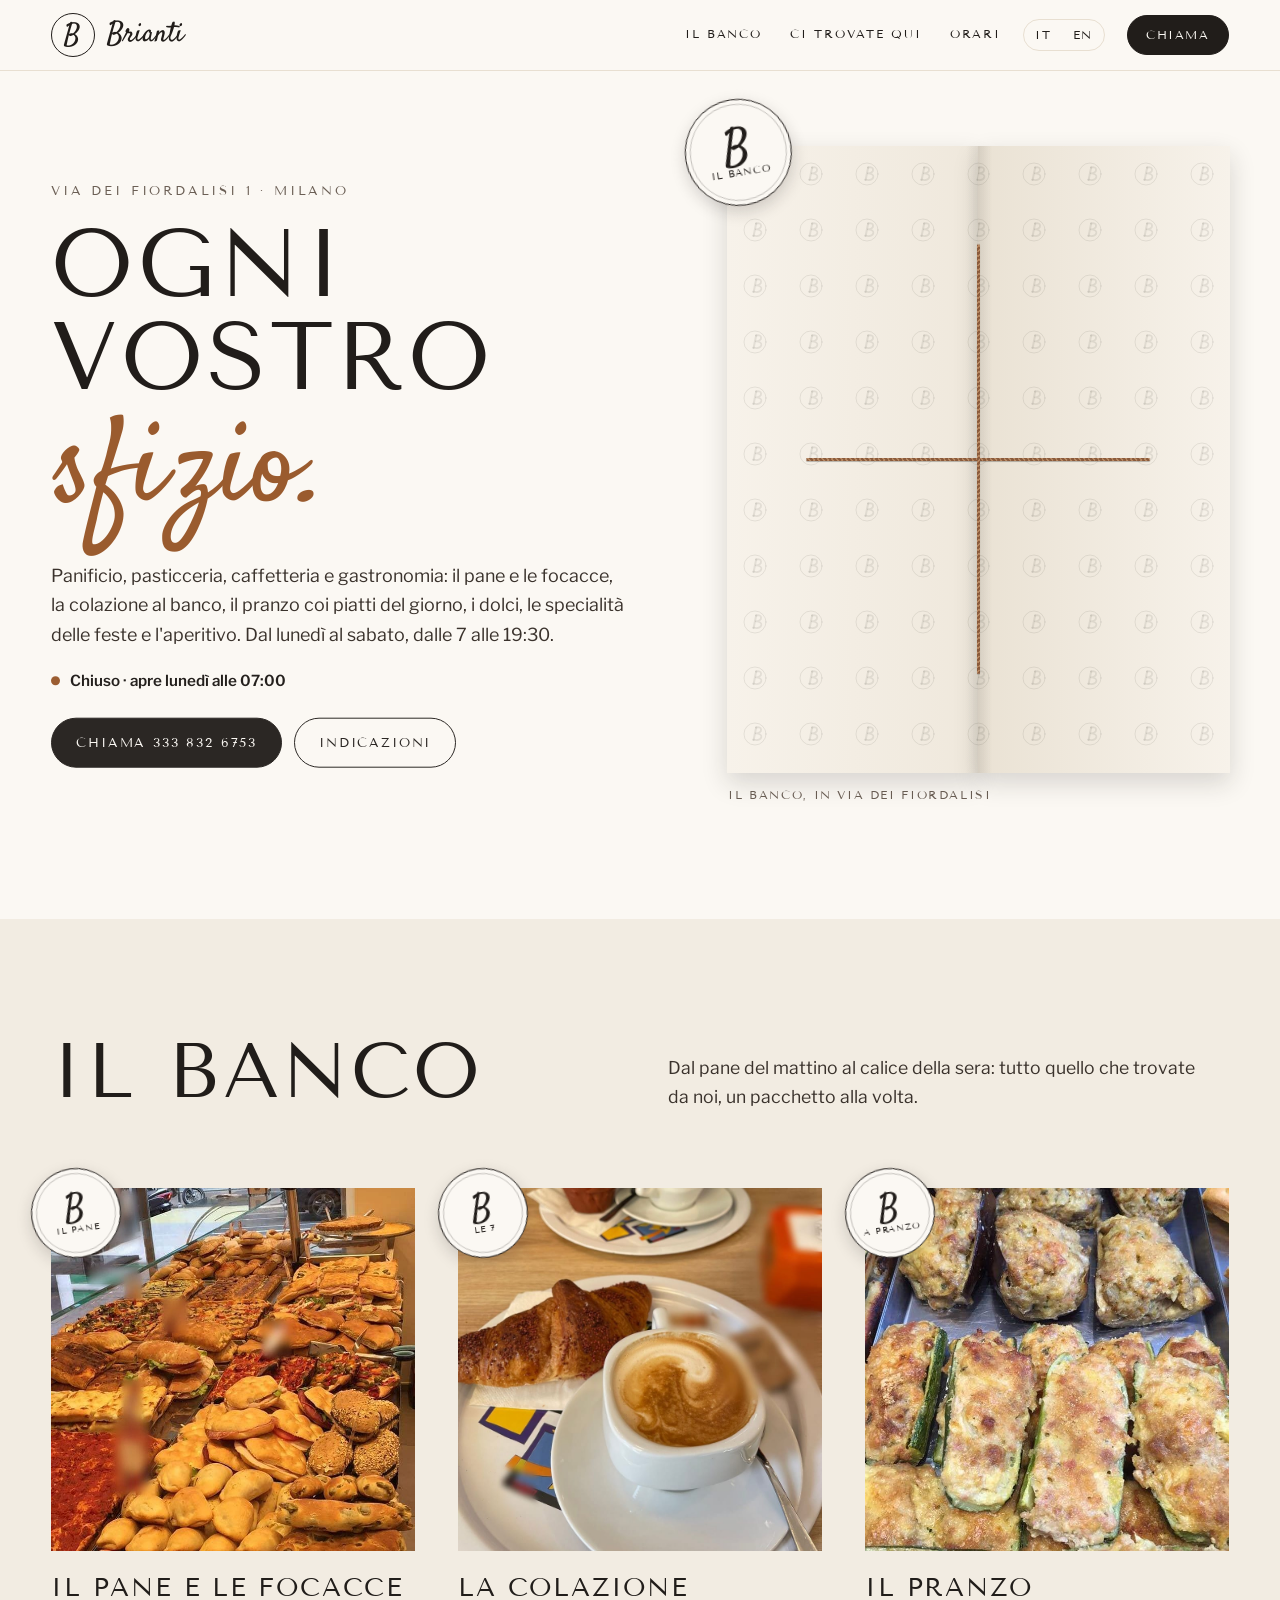
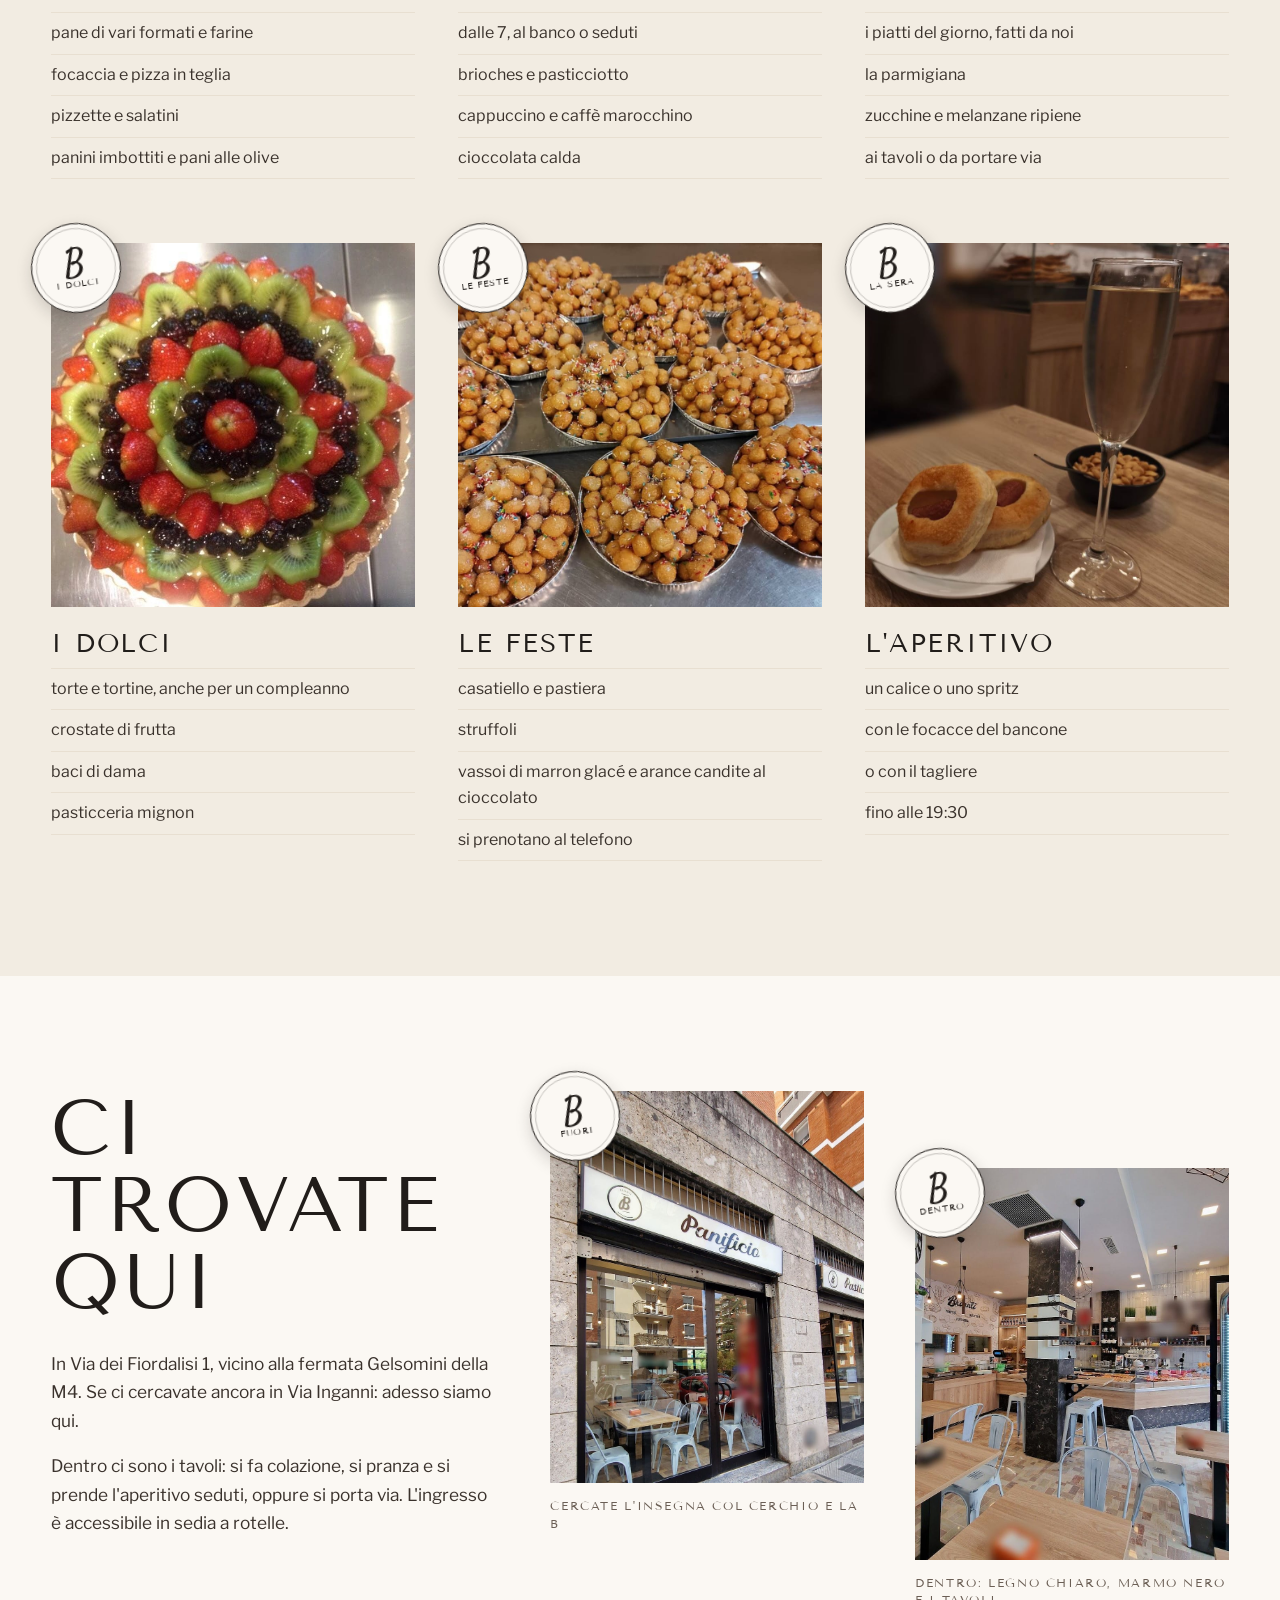
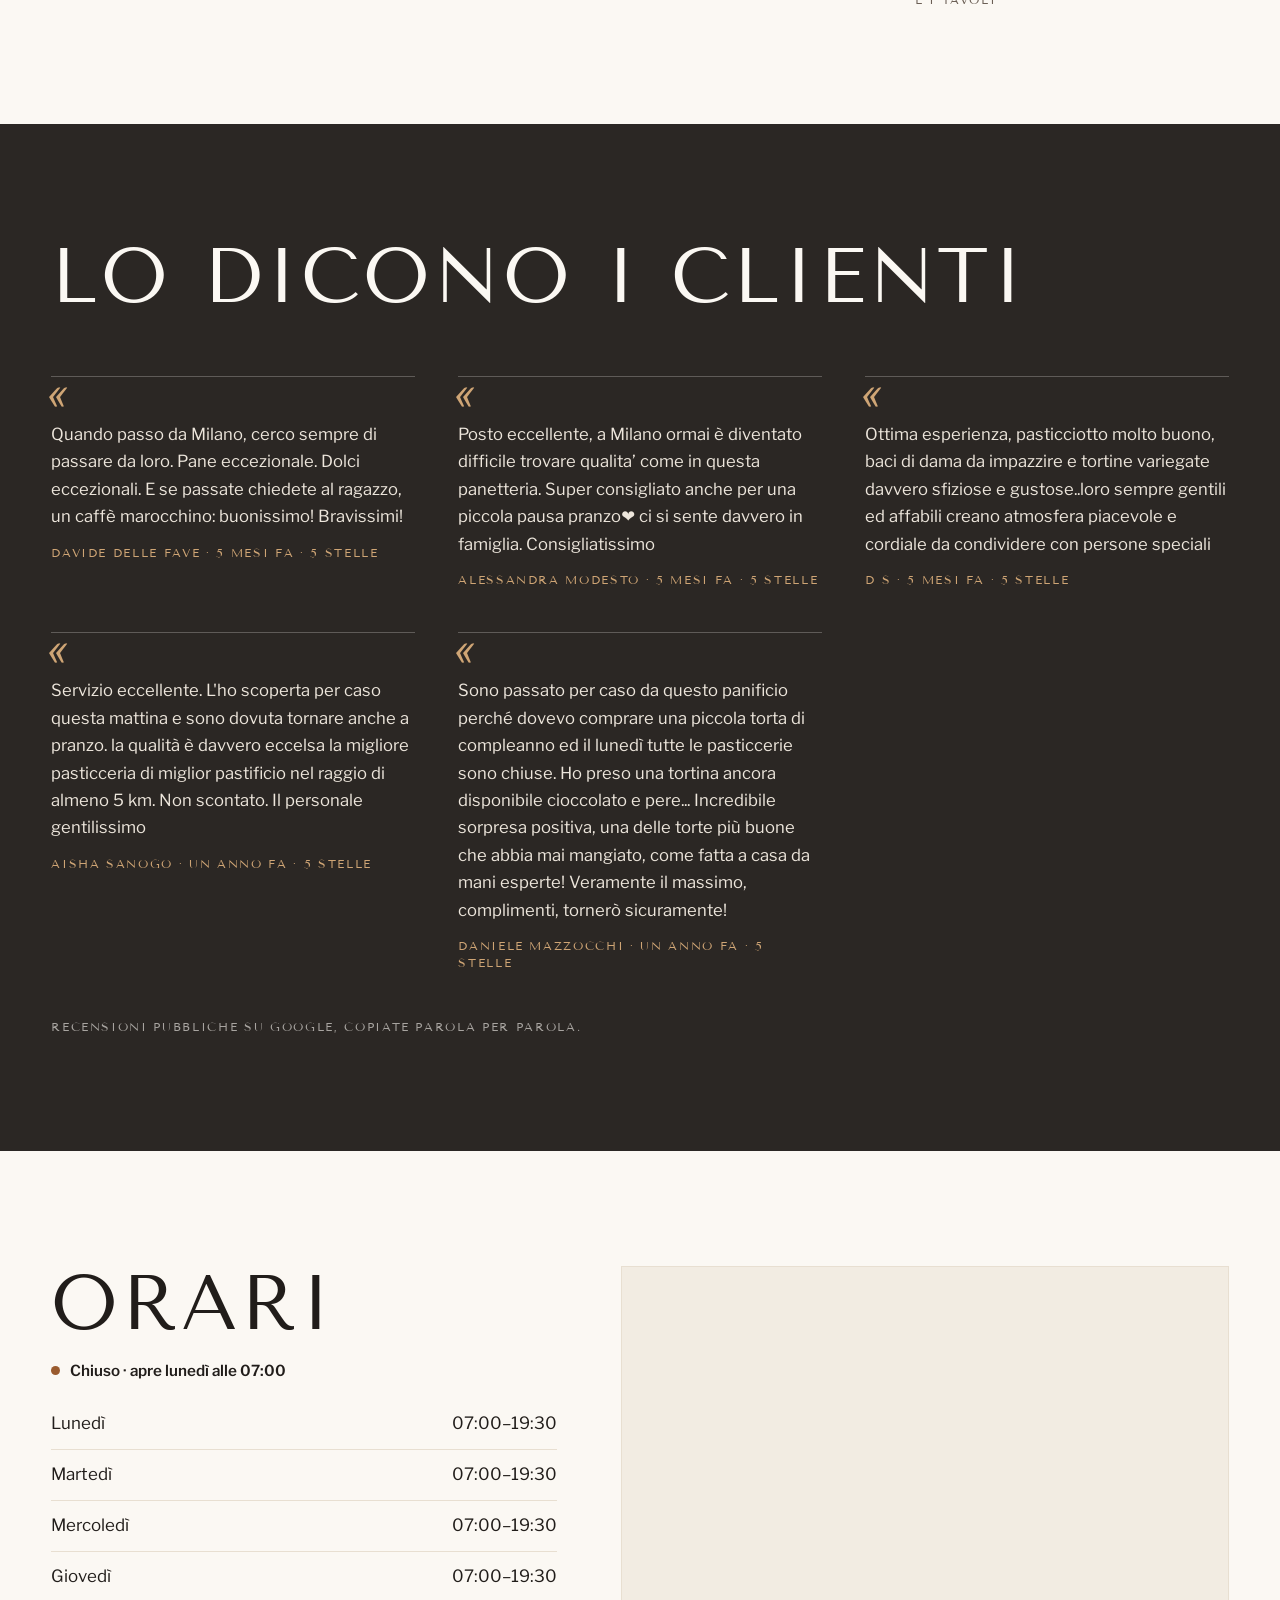
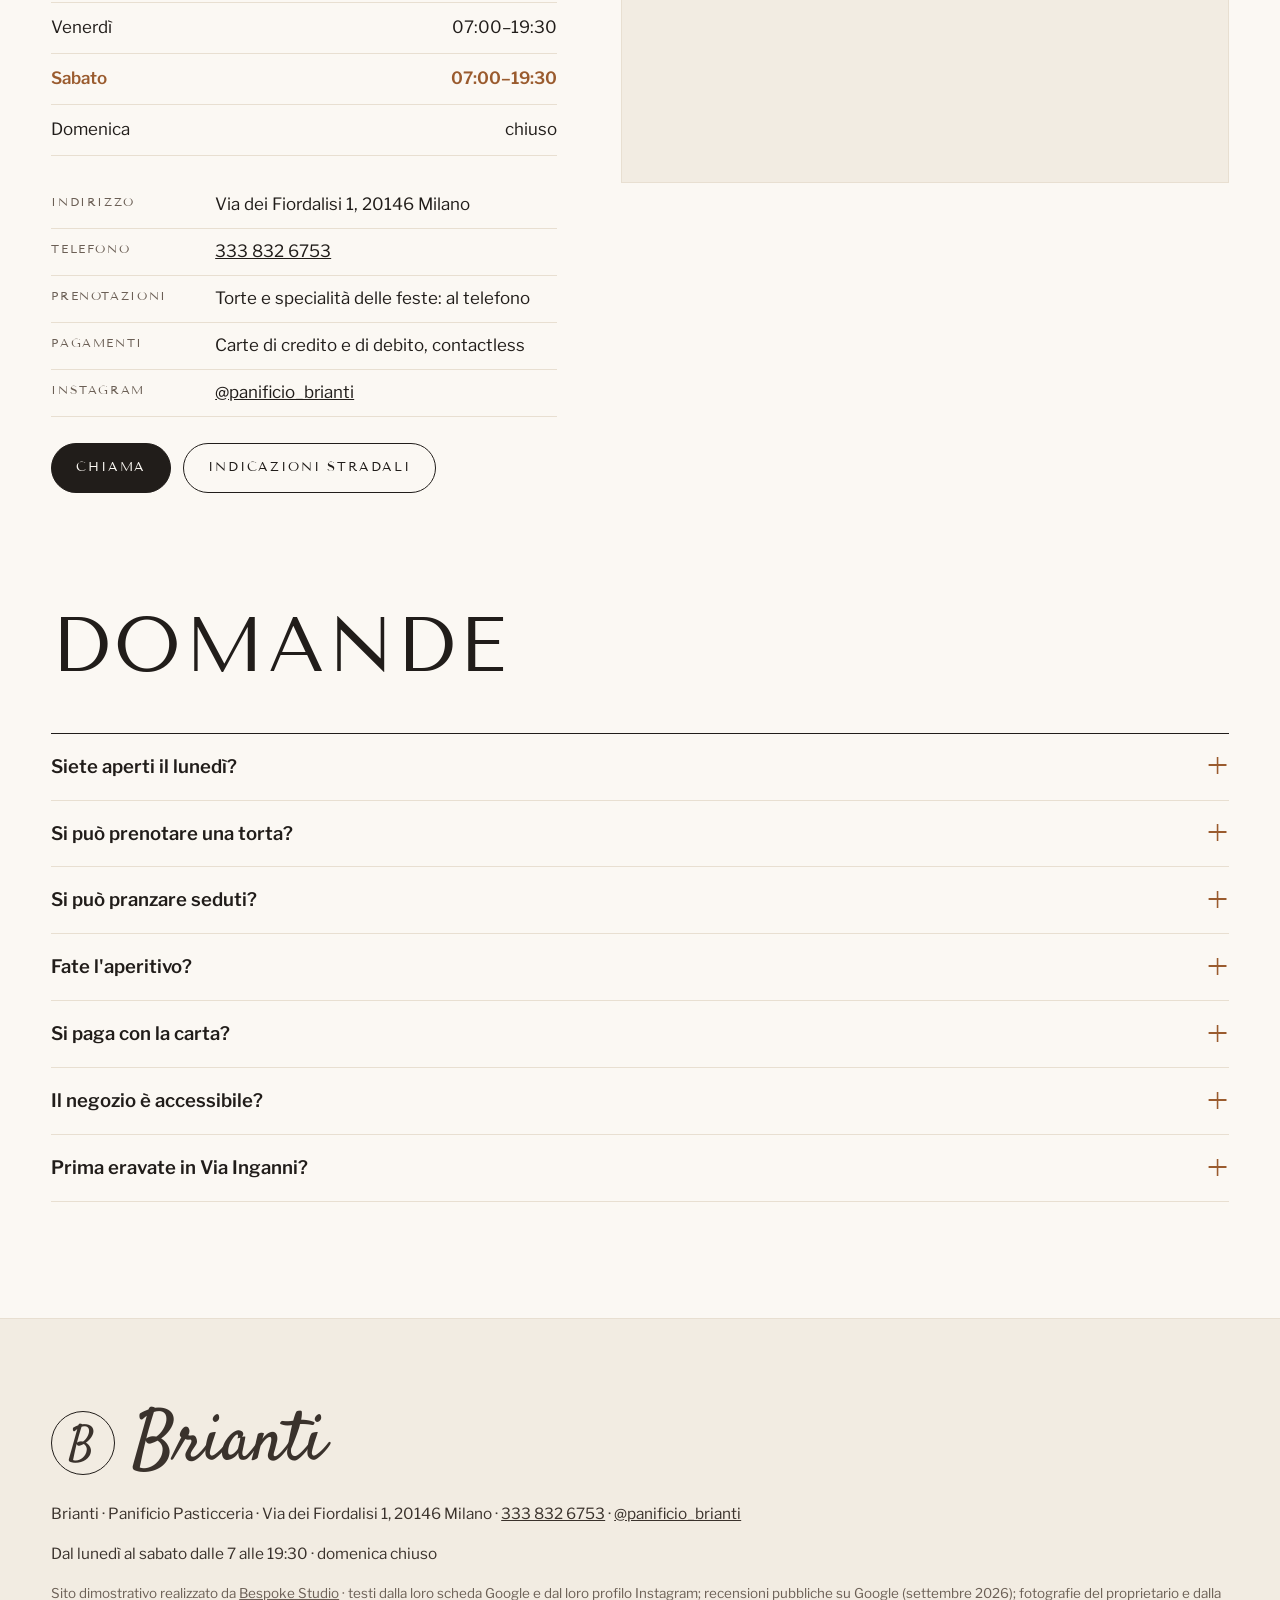
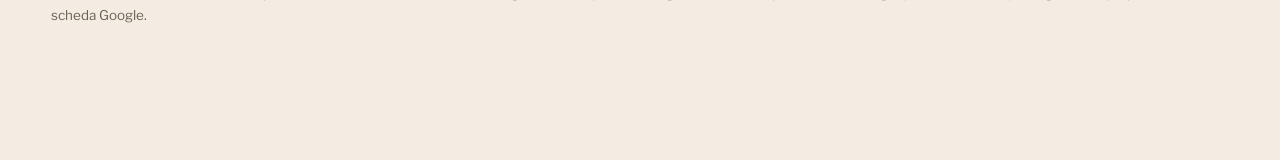
==== index.html @ daa63d81 "Brianti, panificio pasticceria in Via dei Fiordalisi 1 (#205) Sito vetrina: il banco in sei pacchett" ====
<!DOCTYPE html>
<html lang="it" class="no-js">
<head>
<meta charset="utf-8">
<meta name="viewport" content="width=device-width, initial-scale=1">
<script>document.documentElement.classList.remove('no-js')</script>
<title>Brianti — panificio pasticceria in Via dei Fiordalisi 1, Milano</title>
<meta name="description" content="Brianti, panificio, pasticceria, caffetteria e gastronomia in Via dei Fiordalisi 1 a Milano (Giambellino): pane e focacce, la colazione al banco, il pranzo coi piatti del giorno, i dolci, le specialità delle feste e l'aperitivo. Dal lunedì al sabato dalle 7 alle 19:30.">
<link rel="canonical" href="https://rotenzark.github.io/panificio-brianti/">
<meta property="og:type" content="website">
<meta property="og:title" content="Brianti — ogni vostro sfizio">
<meta property="og:description" content="Panificio, pasticceria, caffetteria e gastronomia in Via dei Fiordalisi 1, Milano. Dal lunedì al sabato, dalle 7 alle 19:30.">
<meta property="og:image" content="https://rotenzark.github.io/panificio-brianti/img/og.jpg">
<meta property="og:url" content="https://rotenzark.github.io/panificio-brianti/">
<meta property="og:locale" content="it_IT">
<meta name="twitter:card" content="summary_large_image">
<meta name="theme-color" content="#FBF8F3">
<link rel="icon" href="img/favicon.svg" type="image/svg+xml">
<link rel="icon" href="img/favicon-32.png" sizes="32x32" type="image/png">
<link rel="apple-touch-icon" href="img/apple-touch-icon.png">
<link rel="preconnect" href="https://fonts.googleapis.com">
<link rel="preconnect" href="https://fonts.gstatic.com" crossorigin>
<link href="https://fonts.googleapis.com/css2?family=Libre+Franklin:wght@400;600&family=Satisfy&family=Tenor+Sans&display=swap" rel="stylesheet">
<link rel="stylesheet" href="css/styles.css?v=1">
<script src="https://cdn.jsdelivr.net/npm/gsap@3.12.5/dist/gsap.min.js" defer></script>
<script src="https://cdn.jsdelivr.net/npm/gsap@3.12.5/dist/ScrollTrigger.min.js" defer></script>
<script src="js/main.js?v=1" defer></script>
<script type="application/ld+json">
{"@context":"https://schema.org","@type":"Bakery","name":"Brianti — Panificio Pasticceria","image":"https://rotenzark.github.io/panificio-brianti/img/og.jpg","url":"https://rotenzark.github.io/panificio-brianti/","telephone":"+393338326753","sameAs":["https://www.instagram.com/panificio_brianti/"],"servesCuisine":["Panetteria","Pasticceria","Caffetteria","Gastronomia"],"address":{"@type":"PostalAddress","streetAddress":"Via dei Fiordalisi 1","addressLocality":"Milano","postalCode":"20146","addressRegion":"MI","addressCountry":"IT"},"geo":{"@type":"GeoCoordinates","latitude":45.4504,"longitude":9.13695},"openingHoursSpecification":[{"@type":"OpeningHoursSpecification","dayOfWeek":["Monday","Tuesday","Wednesday","Thursday","Friday","Saturday"],"opens":"07:00","closes":"19:30"}]}
</script>
<script type="application/ld+json">
{"@context":"https://schema.org","@type":"FAQPage","mainEntity":[{"@type":"Question","name":"Siete aperti il lunedì?","acceptedAnswer":{"@type":"Answer","text":"Sì: dal lunedì al sabato, dalle 7 alle 19:30. La domenica siamo chiusi."}},{"@type":"Question","name":"Si può prenotare una torta?","acceptedAnswer":{"@type":"Answer","text":"Sì, al telefono: 333 832 6753. Anche le specialità delle feste."}},{"@type":"Question","name":"Si può pranzare seduti?","acceptedAnswer":{"@type":"Answer","text":"Sì: i piatti del giorno si mangiano ai tavoli oppure si portano via."}},{"@type":"Question","name":"Fate l'aperitivo?","acceptedAnswer":{"@type":"Answer","text":"Sì, fino alle 19:30: un calice o uno spritz con le focacce del bancone."}},{"@type":"Question","name":"Si paga con la carta?","acceptedAnswer":{"@type":"Answer","text":"Sì, carte di credito e di debito, anche contactless."}},{"@type":"Question","name":"Il negozio è accessibile?","acceptedAnswer":{"@type":"Answer","text":"Sì, l'ingresso è accessibile in sedia a rotelle."}},{"@type":"Question","name":"Prima eravate in Via Inganni?","acceptedAnswer":{"@type":"Answer","text":"Sì: adesso ci trovate in Via dei Fiordalisi 1."}}]}
</script>
</head>
<body>

<div id="intro" class="intro" aria-hidden="true">
  <div class="intro__in">
    <span class="marca marca--grande"><span class="marca__b">B</span></span>
    <p class="intro__nome">Brianti</p>
    <p class="intro__cosa" data-i18n="i.cosa">Panificio · Pasticceria · Caffetteria · Gastronomia</p>
  </div>
  <button id="introSkip" class="intro__salta" type="button" data-i18n="i.skip">Salta</button>
</div>

<header class="testata">
  <div class="testata__in">
    <a class="marchio" href="#apertura" aria-label="Brianti, torna all'inizio" data-i18n-aria="m.top">
      <span class="marca"><span class="marca__b">B</span></span>
      <span class="marchio__n">Brianti</span>
    </a>
    <nav id="mainNav" aria-label="Sezioni" data-i18n-aria="m.nav">
      <a href="#banco" data-i18n="n.banco">Il banco</a>
      <a href="#qui" data-i18n="n.qui">Ci trovate qui</a>
      <a href="#dove" data-i18n="n.dove">Orari</a>
    </nav>
    <div class="lingue" role="group" aria-label="Lingua" data-i18n-aria="m.lingua">
      <button type="button" data-lang="it" aria-pressed="true">IT</button>
      <button type="button" data-lang="en" aria-pressed="false">EN</button>
    </div>
    <a class="btn btn--pieno btn--piccolo testata__chiama" href="tel:+393338326753" data-i18n="n.chiama">Chiama</a>
    <button id="burger" type="button" aria-label="Apri il menu" aria-controls="drawer" aria-expanded="false" data-i18n-aria="m.menu"><span></span><span></span><span></span></button>
  </div>
  <div id="drawer" hidden>
    <a href="#banco" data-i18n="n.banco">Il banco</a>
    <a href="#qui" data-i18n="n.qui">Ci trovate qui</a>
    <a href="#recensioni" data-i18n="n.rec">Recensioni</a>
    <a href="#dove" data-i18n="n.dove">Orari</a>
    <a class="drawer__chiama" href="tel:+393338326753" data-i18n="n.chiama2">Chiama 333 832 6753</a>
  </div>
</header>

<main id="contenuto">

  <section id="apertura" class="apertura" aria-labelledby="aperturaTitolo">
    <div class="dentro apertura__griglia">
      <div class="apertura__testo">
        <p class="eti" data-i18n="h.eti">Via dei Fiordalisi 1 · Milano</p>
        <h1 class="apertura__t" id="aperturaTitolo" data-i18n="h.t">Ogni vostro <span class="corsivo">sfizio.</span></h1>
        <p class="apertura__p" data-i18n="h.p">Panificio, pasticceria, caffetteria e gastronomia: il pane e le focacce, la colazione al banco, il pranzo coi piatti del giorno, i dolci, le specialità delle feste e l'aperitivo. Dal lunedì al sabato, dalle 7 alle 19:30.</p>
        <p class="stato"><span id="orarioStato" aria-live="polite"></span></p>
        <div class="azioni">
          <a class="btn btn--pieno" href="tel:+393338326753" data-i18n="h.chiama">Chiama 333 832 6753</a>
          <a class="btn btn--linea" href="https://www.google.com/maps/search/?api=1&amp;query=Panificio+Brianti+Via+dei+Fiordalisi+1+Milano" target="_blank" rel="noopener" data-i18n="h.strada">Indicazioni</a>
        </div>
      </div>
      <figure class="pacchetto pacchetto--grande">
        <div class="pacco" data-pacco>
          <button class="shot pacco__foto" type="button" data-full="img/bancone.jpg" aria-label="Ingrandisci la foto del banco" data-i18n-aria="h.fz"><img src="img/bancone.jpg" alt="Il banco di vetro di Brianti con le teglie di pizza e di focaccia, e dietro la macchina del caffè" data-i18n-alt="h.fa" width="900" height="1125"></button>
          <span class="pacco__lembo pacco__lembo--sx" aria-hidden="true"></span><span class="pacco__lembo pacco__lembo--dx" aria-hidden="true"></span>
          <span class="pacco__spago" aria-hidden="true"><i></i><i></i></span>
          <span class="bollino" aria-hidden="true"><span class="bollino__b">B</span><span class="bollino__t" data-i18n="h.boll">il banco</span></span>
        </div>
        <figcaption data-i18n="h.ff">Il banco, in Via dei Fiordalisi</figcaption>
      </figure>
    </div>
  </section>

  <section id="banco" class="banco" aria-labelledby="bancoTitolo">
    <div class="dentro">
      <header class="banco__testa">
        <h2 class="titolo" id="bancoTitolo" data-i18n="b.t">Il banco</h2>
        <p class="banco__sotto" data-i18n="b.sotto">Dal pane del mattino al calice della sera: tutto quello che trovate da noi, un pacchetto alla volta.</p>
      </header>
      <div class="pacchetti">
        <article class="pacchetto" id="pane">
          <div class="pacco" data-pacco>
            <button class="shot pacco__foto" type="button" data-full="img/pane.jpg" aria-label="Ingrandisci la foto del pane e delle focacce" data-i18n-aria="p1.z"><img src="img/pane.jpg" alt="Il banco pieno di focacce, pizze in teglia, panini imbottiti e pani alle olive" data-i18n-alt="p1.a" width="720" height="720"></button>
            <span class="pacco__lembo pacco__lembo--sx" aria-hidden="true"></span><span class="pacco__lembo pacco__lembo--dx" aria-hidden="true"></span>
            <span class="pacco__spago" aria-hidden="true"><i></i><i></i></span>
            <span class="bollino" aria-hidden="true"><span class="bollino__b">B</span><span class="bollino__t" data-i18n="p1.b">il pane</span></span>
          </div>
          <h3 class="pacchetto__t" data-i18n="p1.t">Il pane e le focacce</h3>
          <ul class="cosa">
            <li data-i18n="p1.l1">pane di vari formati e farine</li>
            <li data-i18n="p1.l2">focaccia e pizza in teglia</li>
            <li data-i18n="p1.l3">pizzette e salatini</li>
            <li data-i18n="p1.l4">panini imbottiti e pani alle olive</li>
          </ul>
        </article>
        <article class="pacchetto" id="colazione">
          <div class="pacco" data-pacco>
            <button class="shot pacco__foto" type="button" data-full="img/colazione.jpg" aria-label="Ingrandisci la foto della colazione" data-i18n-aria="p2.z"><img src="img/colazione.jpg" alt="Un cappuccino con la schiuma a spirale e un cornetto con la granella su un vassoio" data-i18n-alt="p2.a" width="900" height="900"></button>
            <span class="pacco__lembo pacco__lembo--sx" aria-hidden="true"></span><span class="pacco__lembo pacco__lembo--dx" aria-hidden="true"></span>
            <span class="pacco__spago" aria-hidden="true"><i></i><i></i></span>
            <span class="bollino" aria-hidden="true"><span class="bollino__b">B</span><span class="bollino__t" data-i18n="p2.b">le 7</span></span>
          </div>
          <h3 class="pacchetto__t" data-i18n="p2.t">La colazione</h3>
          <ul class="cosa">
            <li data-i18n="p2.l1">dalle 7, al banco o seduti</li>
            <li data-i18n="p2.l2">brioches e pasticciotto</li>
            <li data-i18n="p2.l3">cappuccino e caffè marocchino</li>
            <li data-i18n="p2.l4">cioccolata calda</li>
          </ul>
        </article>
        <article class="pacchetto" id="pranzo">
          <div class="pacco" data-pacco>
            <button class="shot pacco__foto" type="button" data-full="img/pranzo.jpg" aria-label="Ingrandisci la foto del pranzo" data-i18n-aria="p3.z"><img src="img/pranzo.jpg" alt="Zucchine e melanzane ripiene e gratinate in teglia" data-i18n-alt="p3.a" width="720" height="720"></button>
            <span class="pacco__lembo pacco__lembo--sx" aria-hidden="true"></span><span class="pacco__lembo pacco__lembo--dx" aria-hidden="true"></span>
            <span class="pacco__spago" aria-hidden="true"><i></i><i></i></span>
            <span class="bollino" aria-hidden="true"><span class="bollino__b">B</span><span class="bollino__t" data-i18n="p3.b">a pranzo</span></span>
          </div>
          <h3 class="pacchetto__t" data-i18n="p3.t">Il pranzo</h3>
          <ul class="cosa">
            <li data-i18n="p3.l1">i piatti del giorno, fatti da noi</li>
            <li data-i18n="p3.l2">la parmigiana</li>
            <li data-i18n="p3.l3">zucchine e melanzane ripiene</li>
            <li data-i18n="p3.l4">ai tavoli o da portare via</li>
          </ul>
        </article>
        <article class="pacchetto" id="dolci">
          <div class="pacco" data-pacco>
            <button class="shot pacco__foto" type="button" data-full="img/dolci.jpg" aria-label="Ingrandisci la foto della crostata" data-i18n-aria="p4.z"><img src="img/dolci.jpg" alt="Una crostata di frutta con fragole, kiwi e more disposte a cerchi" data-i18n-alt="p4.a" width="640" height="640"></button>
            <span class="pacco__lembo pacco__lembo--sx" aria-hidden="true"></span><span class="pacco__lembo pacco__lembo--dx" aria-hidden="true"></span>
            <span class="pacco__spago" aria-hidden="true"><i></i><i></i></span>
            <span class="bollino" aria-hidden="true"><span class="bollino__b">B</span><span class="bollino__t" data-i18n="p4.b">i dolci</span></span>
          </div>
          <h3 class="pacchetto__t" data-i18n="p4.t">I dolci</h3>
          <ul class="cosa">
            <li data-i18n="p4.l1">torte e tortine, anche per un compleanno</li>
            <li data-i18n="p4.l2">crostate di frutta</li>
            <li data-i18n="p4.l3">baci di dama</li>
            <li data-i18n="p4.l4">pasticceria mignon</li>
          </ul>
        </article>
        <article class="pacchetto" id="feste">
          <div class="pacco" data-pacco>
            <button class="shot pacco__foto" type="button" data-full="img/feste.jpg" aria-label="Ingrandisci la foto degli struffoli" data-i18n-aria="p5.z"><img src="img/feste.jpg" alt="Vassoi di struffoli coi confettini colorati" data-i18n-alt="p5.a" width="900" height="900"></button>
            <span class="pacco__lembo pacco__lembo--sx" aria-hidden="true"></span><span class="pacco__lembo pacco__lembo--dx" aria-hidden="true"></span>
            <span class="pacco__spago" aria-hidden="true"><i></i><i></i></span>
            <span class="bollino" aria-hidden="true"><span class="bollino__b">B</span><span class="bollino__t" data-i18n="p5.b">le feste</span></span>
          </div>
          <h3 class="pacchetto__t" data-i18n="p5.t">Le feste</h3>
          <ul class="cosa">
            <li data-i18n="p5.l1">casatiello e pastiera</li>
            <li data-i18n="p5.l2">struffoli</li>
            <li data-i18n="p5.l3">vassoi di marron glacé e arance candite al cioccolato</li>
            <li data-i18n="p5.l4">si prenotano al telefono</li>
          </ul>
        </article>
        <article class="pacchetto" id="aperitivo">
          <div class="pacco" data-pacco>
            <button class="shot pacco__foto" type="button" data-full="img/aperitivo.jpg" aria-label="Ingrandisci la foto dell'aperitivo" data-i18n-aria="p6.z"><img src="img/aperitivo.jpg" alt="Un flûte, due dolcetti di sfoglia alla marmellata su un piattino e una ciotola di arachidi sul tavolo di legno" data-i18n-alt="p6.a" width="900" height="900"></button>
            <span class="pacco__lembo pacco__lembo--sx" aria-hidden="true"></span><span class="pacco__lembo pacco__lembo--dx" aria-hidden="true"></span>
            <span class="pacco__spago" aria-hidden="true"><i></i><i></i></span>
            <span class="bollino" aria-hidden="true"><span class="bollino__b">B</span><span class="bollino__t" data-i18n="p6.b">la sera</span></span>
          </div>
          <h3 class="pacchetto__t" data-i18n="p6.t">L'aperitivo</h3>
          <ul class="cosa">
            <li data-i18n="p6.l1">un calice o uno spritz</li>
            <li data-i18n="p6.l2">con le focacce del bancone</li>
            <li data-i18n="p6.l3">o con il tagliere</li>
            <li data-i18n="p6.l4">fino alle 19:30</li>
          </ul>
        </article>
      </div>
    </div>
  </section>

  <section id="qui" class="qui" aria-labelledby="quiTitolo">
    <div class="dentro qui__griglia">
      <div class="qui__testo">
        <h2 class="titolo" id="quiTitolo" data-i18n="q0.t">Ci trovate qui</h2>
        <p data-i18n="q0.p1">In Via dei Fiordalisi 1, vicino alla fermata Gelsomini della M4. Se ci cercavate ancora in Via Inganni: adesso siamo qui.</p>
        <p data-i18n="q0.p2">Dentro ci sono i tavoli: si fa colazione, si pranza e si prende l'aperitivo seduti, oppure si porta via. L'ingresso è accessibile in sedia a rotelle.</p>
      </div>
      <figure class="pacchetto pacchetto--qui">
        <div class="pacco" data-pacco>
          <button class="shot pacco__foto" type="button" data-full="img/facciata.jpg" aria-label="Ingrandisci la foto della facciata" data-i18n-aria="q0.fz"><img src="img/facciata.jpg" alt="L'insegna bianca col logo Brianti e la scritta Panificio sopra la vetrina, sulla facciata di pietra grigia" data-i18n-alt="q0.fa" width="900" height="1125"></button>
          <span class="pacco__lembo pacco__lembo--sx" aria-hidden="true"></span><span class="pacco__lembo pacco__lembo--dx" aria-hidden="true"></span>
          <span class="pacco__spago" aria-hidden="true"><i></i><i></i></span>
          <span class="bollino" aria-hidden="true"><span class="bollino__b">B</span><span class="bollino__t" data-i18n="q0.b">fuori</span></span>
        </div>
        <figcaption data-i18n="q0.ff">Cercate l'insegna col cerchio e la B</figcaption>
      </figure>
      <figure class="pacchetto pacchetto--qui">
        <div class="pacco" data-pacco>
          <button class="shot pacco__foto" type="button" data-full="img/interno.jpg" aria-label="Ingrandisci la foto dell'interno" data-i18n-aria="q0.iz"><img src="img/interno.jpg" alt="La sala con la colonna di marmo nero, i tavoli di legno chiaro, le sedie di metallo e la parete con la scritta Brianti" data-i18n-alt="q0.ia" width="900" height="1125"></button>
          <span class="pacco__lembo pacco__lembo--sx" aria-hidden="true"></span><span class="pacco__lembo pacco__lembo--dx" aria-hidden="true"></span>
          <span class="pacco__spago" aria-hidden="true"><i></i><i></i></span>
          <span class="bollino" aria-hidden="true"><span class="bollino__b">B</span><span class="bollino__t" data-i18n="q0.ib">dentro</span></span>
        </div>
        <figcaption data-i18n="q0.if">Dentro: legno chiaro, marmo nero e i tavoli</figcaption>
      </figure>
    </div>
  </section>

  <section id="recensioni" class="note" aria-labelledby="noteTitolo">
    <div class="dentro">
      <h2 class="titolo" id="noteTitolo" data-i18n="r.t">Lo dicono i clienti</h2>
      <ul class="recensioni">
        <li class="rec reveal"><p data-i18n="rc.1">Quando passo da Milano, cerco sempre di passare da loro. Pane eccezionale. Dolci eccezionali. E se passate chiedete al ragazzo, un caffè marocchino: buonissimo! Bravissimi!</p><footer data-i18n="rc.f1">Davide Delle Fave · 5 mesi fa · 5 stelle</footer></li>
        <li class="rec reveal"><p data-i18n="rc.2">Posto eccellente, a Milano ormai è diventato difficile trovare qualita’ come in questa panetteria. Super consigliato anche per una piccola pausa pranzo❤️ ci si sente davvero in famiglia. Consigliatissimo</p><footer data-i18n="rc.f2">Alessandra Modesto · 5 mesi fa · 5 stelle</footer></li>
        <li class="rec reveal"><p data-i18n="rc.3">Ottima esperienza, pasticciotto molto buono, baci di dama da impazzire e tortine variegate davvero sfiziose e gustose..loro sempre gentili ed affabili creano atmosfera piacevole e cordiale da condividere con persone speciali</p><footer data-i18n="rc.f3">D S · 5 mesi fa · 5 stelle</footer></li>
        <li class="rec reveal"><p data-i18n="rc.4">Servizio eccellente. L'ho scoperta per caso questa mattina e sono dovuta tornare anche a pranzo. la qualità è davvero eccelsa la migliore pasticceria di miglior pastificio nel raggio di almeno 5 km. Non scontato. Il personale gentilissimo</p><footer data-i18n="rc.f4">Aisha Sanogo · un anno fa · 5 stelle</footer></li>
        <li class="rec reveal"><p data-i18n="rc.5">Sono passato per caso da questo panificio perché dovevo comprare una piccola torta di compleanno ed il lunedì tutte le pasticcerie sono chiuse. Ho preso una tortina ancora disponibile cioccolato e pere... Incredibile sorpresa positiva, una delle torte più buone che abbia mai mangiato, come fatta a casa da mani esperte! Veramente il massimo, complimenti, tornerò sicuramente!</p><footer data-i18n="rc.f5">Daniele Mazzocchi · un anno fa · 5 stelle</footer></li>
      </ul>
      <p class="note__piede" data-i18n="r.piede">Recensioni pubbliche su Google, copiate parola per parola.</p>
    </div>
  </section>

  <section id="dove" class="dove" aria-labelledby="doveTitolo">
    <div class="dentro dove__griglia">
      <div>
        <h2 class="titolo" id="doveTitolo" data-i18n="o.t">Orari</h2>
        <p class="stato stato--dove"><span id="orarioStato2" aria-hidden="true"></span></p>
        <table class="orari">
          <tbody>
            <tr data-day="1"><td data-i18n="o.lun">lunedì</td><td>07:00–19:30</td></tr>
            <tr data-day="2"><td data-i18n="o.mar">martedì</td><td>07:00–19:30</td></tr>
            <tr data-day="3"><td data-i18n="o.mer">mercoledì</td><td>07:00–19:30</td></tr>
            <tr data-day="4"><td data-i18n="o.gio">giovedì</td><td>07:00–19:30</td></tr>
            <tr data-day="5"><td data-i18n="o.ven">venerdì</td><td>07:00–19:30</td></tr>
            <tr data-day="6"><td data-i18n="o.sab">sabato</td><td>07:00–19:30</td></tr>
            <tr data-day="0"><td data-i18n="o.dom">domenica</td><td data-i18n="o.chiuso">chiuso</td></tr>
          </tbody>
        </table>
        <dl class="contatti">
          <div><dt data-i18n="o.ind">Indirizzo</dt><dd data-i18n="o.indv">Via dei Fiordalisi 1, 20146 Milano</dd></div>
          <div><dt data-i18n="o.tel">Telefono</dt><dd><a href="tel:+393338326753">333&nbsp;832&nbsp;6753</a></dd></div>
          <div><dt data-i18n="o.pren">Prenotazioni</dt><dd data-i18n="o.prenv">Torte e specialità delle feste: al telefono</dd></div>
          <div><dt data-i18n="o.pag">Pagamenti</dt><dd data-i18n="o.pagv">Carte di credito e di debito, contactless</dd></div>
          <div><dt>Instagram</dt><dd><a href="https://www.instagram.com/panificio_brianti/" target="_blank" rel="noopener">@panificio_brianti</a></dd></div>
        </dl>
        <div class="azioni">
          <a class="btn btn--pieno" href="tel:+393338326753" data-i18n="o.chiama">Chiama</a>
          <a class="btn btn--linea" href="https://www.google.com/maps/search/?api=1&amp;query=Panificio+Brianti+Via+dei+Fiordalisi+1+Milano" target="_blank" rel="noopener" data-i18n="o.btn">Indicazioni stradali</a>
        </div>
      </div>
      <div class="mappa">
        <iframe src="https://www.google.com/maps?q=Via+dei+Fiordalisi+1,+20146+Milano&amp;z=16&amp;output=embed" title="Mappa: Brianti, Via dei Fiordalisi 1, Milano" loading="lazy" referrerpolicy="no-referrer-when-downgrade" allowfullscreen data-i18n-title="o.mappa"></iframe>
      </div>
    </div>
  </section>

  <section id="domande" class="domande" aria-labelledby="domandeTitolo">
    <div class="dentro">
      <h2 class="titolo" id="domandeTitolo" data-i18n="d.t">Domande</h2>
      <div class="faq">
        <details class="reveal"><summary data-i18n="d.1t">Siete aperti il lunedì?</summary><p data-i18n="d.1p">Sì: dal lunedì al sabato, dalle 7 alle 19:30. La domenica siamo chiusi.</p></details>
        <details class="reveal"><summary data-i18n="d.2t">Si può prenotare una torta?</summary><p data-i18n="d.2p">Sì, al telefono: 333&nbsp;832&nbsp;6753. Anche le specialità delle feste.</p></details>
        <details class="reveal"><summary data-i18n="d.3t">Si può pranzare seduti?</summary><p data-i18n="d.3p">Sì: i piatti del giorno si mangiano ai tavoli oppure si portano via.</p></details>
        <details class="reveal"><summary data-i18n="d.4t">Fate l'aperitivo?</summary><p data-i18n="d.4p">Sì, fino alle 19:30: un calice o uno spritz con le focacce del bancone.</p></details>
        <details class="reveal"><summary data-i18n="d.5t">Si paga con la carta?</summary><p data-i18n="d.5p">Sì, carte di credito e di debito, anche contactless.</p></details>
        <details class="reveal"><summary data-i18n="d.6t">Il negozio è accessibile?</summary><p data-i18n="d.6p">Sì, l'ingresso è accessibile in sedia a rotelle.</p></details>
        <details class="reveal"><summary data-i18n="d.7t">Prima eravate in Via Inganni?</summary><p data-i18n="d.7p">Sì: adesso ci trovate in Via dei Fiordalisi 1.</p></details>
      </div>
    </div>
  </section>

</main>

<footer class="piede">
  <div class="dentro piede__dentro">
    <p class="piede__marca" aria-hidden="true"><span class="marca marca--piede"><span class="marca__b">B</span></span><span class="piede__n">Brianti</span></p>
    <p>Brianti · Panificio Pasticceria · Via dei Fiordalisi 1, 20146 Milano · <a href="tel:+393338326753">333&nbsp;832&nbsp;6753</a> · <a href="https://www.instagram.com/panificio_brianti/" target="_blank" rel="noopener">@panificio_brianti</a></p>
    <p data-i18n="f.orari">Dal lunedì al sabato dalle 7 alle 19:30 · domenica chiuso</p>
    <p class="piede__cred" data-i18n="f.cred">Sito dimostrativo realizzato da <a href="https://bespokestud.io" rel="noopener">Bespoke Studio</a> · testi dalla loro scheda Google e dal loro profilo Instagram; recensioni pubbliche su Google (settembre 2026); fotografie del proprietario e dalla scheda Google.</p>
  </div>
</footer>

<nav id="actionBar" class="barra" aria-label="Azioni rapide" data-i18n-aria="x.nav">
  <a href="tel:+393338326753" data-i18n="x.chiama">Chiama</a>
  <a href="https://www.google.com/maps/search/?api=1&amp;query=Panificio+Brianti+Via+dei+Fiordalisi+1+Milano" target="_blank" rel="noopener" data-i18n="x.mappa">Mappa</a>
  <a href="#banco" data-i18n="x.banco">Il banco</a>
  <a href="#dove" data-i18n="x.orari">Orari</a>
</nav>

<div id="lightbox" hidden role="dialog" aria-modal="true" aria-label="Foto ingrandita" data-i18n-aria="m.lightbox">
  <button id="lightboxClose" type="button" aria-label="Chiudi" data-i18n-aria="m.chiudi">×</button>
  <img id="lightboxImg" src="" alt="">
</div>

</body>
</html>
---- css/styles.css ----
/* Brianti — «Ogni vostro sfizio.»
   Il banco dei pacchetti: ogni foto è incartata nella carta del forno con le piccole B, lo spago e il bollino tondo.
   Reference forzata: Poilâne (pagina bianca e sobria, maiuscolo sottile, la lettera del marchio sul pane e sui sacchetti).
   Colori dal negozio: carta, inchiostro del logo, legno chiaro del banco, crosta, marmo nero della colonna. */

:root {
  --carta: #FBF8F3;
  --carta-2: #F2ECE2;
  --carta-3: #E8DFD1;
  --inchiostro: #211D1A;
  --grigio: #6B5F55;
  --legno: #CFA575;
  --crosta: #9A5B2E;
  --marmo: #2B2724;
  --spago: #8A5A3B;
  --f-titolo: 'Tenor Sans', 'Gill Sans', 'Trebuchet MS', sans-serif;
  --f-corsivo: 'Satisfy', 'Brush Script MT', cursive;
  --f-testo: 'Libre Franklin', system-ui, -apple-system, 'Segoe UI', sans-serif;
  --gutter: clamp(16px, 4vw, 56px);
  --alto: 70px;
  --b-carta: url("data:image/svg+xml,%3Csvg xmlns='http://www.w3.org/2000/svg' width='56' height='56' viewBox='0 0 56 56'%3E%3Cg fill='none' stroke='%23211D1A' stroke-opacity='.09' stroke-linecap='round' stroke-linejoin='round'%3E%3Ccircle cx='28' cy='28' r='11' stroke-width='1'/%3E%3Cpath d='M29.2 21.2 L26.6 34' stroke-width='2'/%3E%3Cpath d='M28.8 21.6 C 35.4 19.6, 36.2 26.6, 28.8 27.4 C 37.4 27.4, 35.8 35.8, 26.2 33.6' stroke-width='1.8'/%3E%3C/g%3E%3C/svg%3E");
}

[hidden] { display: none !important; }
*, *::before, *::after { box-sizing: border-box; }
html { -webkit-text-size-adjust: 100%; scroll-padding-top: calc(var(--alto) + 8px); }
@media (prefers-reduced-motion: no-preference) { html { scroll-behavior: smooth; } }
body { margin: 0; background: var(--carta); color: var(--inchiostro); font: 400 1.06rem/1.65 var(--f-testo); -webkit-font-smoothing: antialiased; }
img { display: block; max-width: 100%; height: auto; }
a { color: inherit; }
p { margin: 0 0 1em; }
:focus-visible { outline: 3px solid var(--crosta); outline-offset: 3px; }
.dentro { width: 100%; max-width: 1320px; margin: 0 auto; padding: 0 var(--gutter); }
main > section { overflow-x: clip; }

/* ── reveal: nascosti solo con JS ── */
.js .reveal { opacity: 0; }
.js .reveal.in-view { opacity: 1; transition: opacity .6s ease; }
html:not(.js) .reveal { opacity: 1; }
.reduced-motion .reveal { opacity: 1 !important; }

/* ── pezzi comuni ── */
.eti { margin: 0 0 18px; font: 400 .8rem/1.3 var(--f-titolo); letter-spacing: .22em; text-transform: uppercase; color: var(--grigio); }
.titolo { margin: 0; font: 400 clamp(2.5rem, 6vw, 5.2rem)/1 var(--f-titolo); letter-spacing: .05em; text-transform: uppercase; text-wrap: balance; }
.corsivo { font-family: var(--f-corsivo); text-transform: none; letter-spacing: 0; color: var(--crosta); }
.btn { display: inline-flex; align-items: center; justify-content: center; min-height: 50px; padding: 12px 24px; border: 1.5px solid var(--inchiostro); border-radius: 999px; font: 400 .82rem/1.1 var(--f-titolo); letter-spacing: .14em; text-transform: uppercase; text-decoration: none; cursor: pointer; transition: background-color .2s ease, color .2s ease; }
.btn--pieno { background: var(--inchiostro); color: var(--carta); }
.btn--pieno:hover { background: var(--marmo); }
.btn--linea:hover { background: var(--inchiostro); color: var(--carta); }
.btn--piccolo { min-height: 40px; padding: 8px 18px; font-size: .74rem; }
.azioni { display: flex; flex-wrap: wrap; gap: 12px; margin-top: 26px; }
.stato { margin: 22px 0 0; font: 600 .95rem/1.3 var(--f-testo); min-height: 1.3em; }
.stato span:not(:empty)::before { content: ''; display: inline-block; width: 9px; height: 9px; margin-right: 10px; border-radius: 50%; background: var(--crosta); vertical-align: 1px; }

/* la marca: il cerchio con la B, come il loro logo */
.marca { display: inline-grid; place-items: center; width: 44px; height: 44px; border: 1.5px solid var(--inchiostro); border-radius: 50%; flex: 0 0 auto; }
.marca__b { font: 400 1.7rem/1 var(--f-corsivo); transform: translate(-1px, 2px); }
.marca--grande { width: 132px; height: 132px; border-width: 2px; }
.marca--grande .marca__b { font-size: 5.4rem; transform: translate(-3px, 8px); }
.marca--piede { width: 64px; height: 64px; }
.marca--piede .marca__b { font-size: 2.6rem; }

/* ── intro ── */
.intro { position: fixed; inset: 0; z-index: 300; display: flex; align-items: center; justify-content: center; background: var(--carta); transition: opacity .5s ease; animation: intro-sicura .01s linear 8s forwards; }
.no-js .intro { display: none; }
.intro.hide { opacity: 0; pointer-events: none; }
@keyframes intro-sicura { to { opacity: 0; visibility: hidden; pointer-events: none; } }
.intro__in { display: flex; flex-direction: column; align-items: center; text-align: center; gap: 10px; padding: 0 24px; }
.intro__nome { margin: 6px 0 0; font: 400 clamp(2.8rem, 9vw, 4.4rem)/1 var(--f-corsivo); }
.intro__cosa { margin: 0; font: 400 .78rem/1.5 var(--f-titolo); letter-spacing: .24em; text-transform: uppercase; color: var(--grigio); }
.intro__salta { position: absolute; right: 20px; bottom: 20px; background: none; border: 1px solid rgba(33, 29, 26, .35); border-radius: 999px; color: var(--inchiostro); padding: 9px 18px; font: 400 .72rem/1 var(--f-titolo); letter-spacing: .16em; text-transform: uppercase; cursor: pointer; }

/* ── testata ── */
.testata { position: fixed; top: 0; left: 0; right: 0; z-index: 50; background: var(--carta); border-bottom: 1px solid var(--carta-3); }
.testata__in { display: flex; align-items: center; gap: 22px; height: var(--alto); padding: 0 var(--gutter); max-width: 1320px; margin: 0 auto; }
.marchio { display: flex; align-items: center; gap: 12px; text-decoration: none; }
.marchio__n { font: 400 1.75rem/1 var(--f-corsivo); }
#mainNav { display: flex; gap: 28px; margin-left: auto; }
#mainNav a { font: 400 .76rem/1 var(--f-titolo); letter-spacing: .16em; text-transform: uppercase; text-decoration: none; padding: 8px 0; border-bottom: 1px solid transparent; }
#mainNav a:hover { border-bottom-color: var(--inchiostro); }
.lingue { display: flex; border: 1px solid var(--carta-3); border-radius: 999px; overflow: hidden; }
.lingue button { background: none; border: 0; color: var(--inchiostro); font: 400 .72rem/1 var(--f-titolo); letter-spacing: .12em; padding: 9px 11px; cursor: pointer; }
.lingue button.is-on { background: var(--inchiostro); color: var(--carta); }
#burger { display: none; width: 46px; height: 46px; background: none; border: 1px solid var(--carta-3); border-radius: 50%; cursor: pointer; padding: 0 13px; flex-direction: column; justify-content: center; gap: 5px; }
#burger span { display: block; height: 1.5px; background: var(--inchiostro); }
#drawer { position: fixed; top: var(--alto); left: 0; right: 0; bottom: 0; background: var(--carta); padding: 24px var(--gutter) 40px; overflow-y: auto; display: flex; flex-direction: column; }
#drawer a { padding: 16px 0; border-bottom: 1px solid var(--carta-3); font: 400 1.9rem/1 var(--f-titolo); letter-spacing: .06em; text-transform: uppercase; text-decoration: none; }
#drawer .drawer__chiama { border: 0; margin-top: 12px; font-size: 1.1rem; color: var(--crosta); }

/* ── apertura ── */
.apertura { padding: calc(var(--alto) + clamp(36px, 6vw, 84px)) 0 clamp(64px, 9vw, 120px); }
.apertura__griglia { display: grid; grid-template-columns: minmax(0, 6fr) minmax(0, 5fr); gap: clamp(40px, 6vw, 96px); align-items: center; }
.apertura__t { margin: 0 0 26px; font: 400 clamp(3rem, 7.4vw, 6.4rem)/.98 var(--f-titolo); letter-spacing: .04em; text-transform: uppercase; }
.apertura__t .corsivo { display: block; font-size: 1.28em; line-height: 1.02; margin-top: .06em; }
.apertura__p { max-width: 48ch; font-size: 1.12rem; color: #3A322C; }

/* ── il pacchetto (FIRMA). Qui lo stato finale: aperto, bollino nell'angolo, lembi e spago spariti ── */
.pacchetto { margin: 0; }
.pacco { position: relative; perspective: 1400px; }
.pacco__foto { display: block; width: 100%; padding: 0; border: 0; background: var(--carta-2); cursor: zoom-in; overflow: hidden; aspect-ratio: 1 / 1; }
.pacchetto--grande .pacco__foto, .pacchetto--qui .pacco__foto { aspect-ratio: 4 / 5; }
.pacco__foto img { width: 100%; height: 100%; object-fit: cover; transition: transform .8s cubic-bezier(.2, .7, .2, 1); }
.pacco__foto:hover img { transform: scale(1.03); }
.pacco__lembo { position: absolute; top: -1px; bottom: -1px; width: calc(50% + 2px); z-index: 2; pointer-events: none; backface-visibility: hidden; background: var(--b-carta), linear-gradient(90deg, #F7F2EA, #EFE8DC); box-shadow: 0 10px 24px rgba(33, 29, 26, .16); opacity: 0; }
.pacco__lembo--sx { left: -1px; transform-origin: 0 50%; transform: rotateY(-100deg); background-position: 0 0, 0 0; }
.pacco__lembo--dx { right: -1px; transform-origin: 100% 50%; transform: rotateY(100deg); background: var(--b-carta), linear-gradient(270deg, #F7F2EA, #EAE2D4); background-position: 28px 0, 0 0; }
.pacco__lembo--sx::after, .pacco__lembo--dx::after { content: ''; position: absolute; top: 0; bottom: 0; width: 14px; }
.pacco__lembo--sx::after { right: 0; background: linear-gradient(90deg, transparent, rgba(33, 29, 26, .07)); }
.pacco__lembo--dx::after { left: 0; background: linear-gradient(270deg, transparent, rgba(33, 29, 26, .1)); }
.pacco__spago { position: absolute; inset: 0; z-index: 3; pointer-events: none; opacity: 0; }
.pacco__spago i { position: absolute; background: repeating-linear-gradient(45deg, var(--spago) 0 3px, #B98A63 3px 5px); box-shadow: 0 1px 1px rgba(0, 0, 0, .25); }
.pacco__spago i:first-child { left: -2%; right: -2%; top: calc(50% - 1.5px); height: 3px; }
.pacco__spago i:last-child { top: -2%; bottom: -2%; left: calc(50% - 1.5px); width: 3px; background: repeating-linear-gradient(-45deg, var(--spago) 0 3px, #B98A63 3px 5px); }
.bollino { position: absolute; z-index: 4; top: -20px; left: -20px; width: 90px; height: 90px; border-radius: 50%; background: var(--carta); border: 1.5px solid var(--inchiostro); box-shadow: 0 6px 16px rgba(33, 29, 26, .18); display: flex; flex-direction: column; align-items: center; justify-content: center; transform: rotate(-8deg); pointer-events: none; }
.bollino::before { content: ''; position: absolute; inset: 4px; border-radius: 50%; border: 1px solid rgba(33, 29, 26, .25); }
.bollino__b { font: 400 2.1rem/.9 var(--f-corsivo); transform: translate(-1px, 3px); }
.bollino__t { margin-top: 2px; font: 400 .56rem/1 var(--f-titolo); letter-spacing: .1em; text-transform: uppercase; max-width: 64px; text-align: center; }
.pacchetto figcaption { margin-top: 14px; font: 400 .72rem/1.5 var(--f-titolo); letter-spacing: .14em; text-transform: uppercase; color: var(--grigio); }
.pacchetto--grande .bollino { width: 108px; height: 108px; top: -26px; left: -26px; }
.pacchetto--grande .bollino__b { font-size: 2.8rem; }
.pacchetto--grande .bollino__t { font-size: .62rem; }

/* ── il banco ── */
.banco { padding: clamp(64px, 9vw, 120px) 0; background: var(--carta-2); }
.banco__testa { display: grid; grid-template-columns: minmax(0, 1fr) minmax(0, 1fr); gap: 20px 56px; align-items: end; margin-bottom: clamp(48px, 6vw, 80px); }
.banco__sotto { margin: 0; max-width: 44ch; font-size: 1.1rem; color: #3A322C; }
.pacchetti { display: grid; grid-template-columns: repeat(3, minmax(0, 1fr)); gap: clamp(48px, 5vw, 72px) clamp(28px, 3.4vw, 48px); }
.pacchetto__t { margin: 22px 0 10px; font: 400 clamp(1.35rem, 2vw, 1.7rem)/1.15 var(--f-titolo); letter-spacing: .07em; text-transform: uppercase; }
.cosa { list-style: none; margin: 0; padding: 0; }
.cosa li { padding: 7px 0; border-top: 1px solid var(--carta-3); font-size: 1rem; color: #3A322C; }
.cosa li:last-child { border-bottom: 1px solid var(--carta-3); }

/* ── ci trovate qui ── */
.qui { padding: clamp(64px, 9vw, 120px) 0; }
.qui__griglia { display: grid; grid-template-columns: minmax(0, 5fr) minmax(0, 3.5fr) minmax(0, 3.5fr); gap: clamp(28px, 4vw, 56px); align-items: start; }
.qui__testo .titolo { margin-bottom: 28px; }
.qui__testo p { max-width: 44ch; font-size: 1.08rem; color: #3A322C; }
.pacchetto--qui:nth-child(3) { margin-top: clamp(40px, 6vw, 96px); }

/* ── recensioni ── */
.note { padding: clamp(64px, 9vw, 120px) 0; background: var(--marmo); color: var(--carta); }
.note .titolo { margin-bottom: clamp(36px, 5vw, 60px); }
.recensioni { list-style: none; margin: 0; padding: 0; display: grid; grid-template-columns: repeat(auto-fill, minmax(min(100%, 320px), 1fr)); gap: clamp(28px, 3.4vw, 44px); }
.rec { position: relative; margin: 0; padding: 30px 0 0; border-top: 1px solid rgba(251, 248, 243, .25); }
.rec::before { content: '«'; position: absolute; top: -6px; left: 0; font: 400 3rem/1 var(--f-corsivo); color: var(--legno); }
.rec p { margin: 14px 0 14px; font-size: 1.04rem; color: #EDE6DC; }
.rec footer { font: 400 .74rem/1.4 var(--f-titolo); letter-spacing: .14em; text-transform: uppercase; color: var(--legno); }
.note__piede { margin: clamp(32px, 4vw, 48px) 0 0; font: 400 .74rem/1.4 var(--f-titolo); letter-spacing: .14em; text-transform: uppercase; color: rgba(251, 248, 243, .6); }

/* ── orari e dove ── */
.dove { padding: clamp(64px, 9vw, 120px) 0; }
.dove__griglia { display: grid; grid-template-columns: minmax(0, 5fr) minmax(0, 6fr); gap: clamp(36px, 5vw, 80px); align-items: start; }
.dove .titolo { margin-bottom: 18px; }
.stato--dove { margin: 0 0 18px; }
.orari { width: 100%; border-collapse: collapse; margin-bottom: 26px; }
.orari td { padding: 11px 0; border-bottom: 1px solid var(--carta-3); }
.orari td:first-child { text-transform: capitalize; }
.orari td:last-child { text-align: right; font-variant-numeric: tabular-nums; }
.orari tr.is-today td { font-weight: 600; color: var(--crosta); }
.contatti { margin: 0; }
.contatti div { display: grid; grid-template-columns: 9.5rem minmax(0, 1fr); gap: 12px; padding: 9px 0; border-bottom: 1px solid var(--carta-3); }
.contatti dt { font: 400 .74rem/1.9 var(--f-titolo); letter-spacing: .14em; text-transform: uppercase; color: var(--grigio); }
.contatti dd { margin: 0; }
.mappa { position: relative; aspect-ratio: 4 / 3.4; background: var(--carta-2); border: 1px solid var(--carta-3); }
.mappa iframe { position: absolute; inset: 0; width: 100%; height: 100%; border: 0; filter: grayscale(.4) sepia(.12); }

/* ── domande ── */
.domande { padding: 0 0 clamp(64px, 9vw, 120px); }
.faq { margin-top: clamp(28px, 4vw, 48px); border-top: 1px solid var(--inchiostro); }
.faq details { border-bottom: 1px solid var(--carta-3); }
.faq summary { display: flex; justify-content: space-between; align-items: center; gap: 18px; padding: 20px 0; font: 600 clamp(1.04rem, 1.5vw, 1.16rem)/1.4 var(--f-testo); cursor: pointer; list-style: none; }
.faq summary::-webkit-details-marker { display: none; }
.faq summary::after { content: '+'; flex: 0 0 auto; font: 400 1.6rem/1 var(--f-titolo); color: var(--crosta); }
.faq details[open] summary::after { content: '–'; }
.faq details p { margin: 0 0 22px; max-width: 62ch; }

/* ── piede ── */
.piede { padding: clamp(56px, 7vw, 90px) 0 clamp(96px, 11vw, 120px); background: var(--carta-2); border-top: 1px solid var(--carta-3); }
.piede__marca { display: flex; align-items: center; gap: 18px; margin: 0 0 22px; }
.piede__n { font: 400 clamp(2.6rem, 7vw, 4.4rem)/1 var(--f-corsivo); }
.piede p { font-size: .96rem; color: #3A322C; }
.piede .piede__cred { font-size: .84rem; color: var(--grigio); }

/* ── barra azioni (mobile) ── */
.barra { position: fixed; left: 0; right: 0; bottom: 0; z-index: 40; display: none; grid-template-columns: repeat(4, 1fr); background: var(--carta); border-top: 1px solid var(--inchiostro); padding-bottom: env(safe-area-inset-bottom); transform: translateY(110%); transition: transform .3s ease; }
.barra.is-visible { transform: none; }
.barra a { padding: 16px 4px; text-align: center; text-decoration: none; font: 400 .72rem/1 var(--f-titolo); letter-spacing: .12em; text-transform: uppercase; border-left: 1px solid var(--carta-3); }
.barra a:first-child { border-left: 0; background: var(--inchiostro); color: var(--carta); }

/* ── lightbox ── */
#lightbox { position: fixed; inset: 0; z-index: 200; background: rgba(33, 29, 26, .94); display: flex; align-items: center; justify-content: center; padding: 24px; }
#lightboxImg { max-width: 94vw; max-height: 88vh; width: auto; height: auto; border: 10px solid var(--carta); }
#lightboxClose { position: absolute; top: 14px; right: 14px; width: 48px; height: 48px; border: 1px solid rgba(251, 248, 243, .5); border-radius: 50%; background: none; color: var(--carta); font: 400 28px/1 var(--f-testo); cursor: pointer; }

/* ── risposte ── */
@media (max-width: 1100px) {
  .pacchetti { grid-template-columns: repeat(2, minmax(0, 1fr)); }
  .qui__griglia { grid-template-columns: minmax(0, 1fr) minmax(0, 1fr); }
  .qui__testo { grid-column: 1 / -1; }
  .pacchetto--qui:nth-child(3) { margin-top: 48px; }
}
@media (max-width: 900px) {
  #mainNav, .testata__chiama { display: none; }
  .lingue { margin-left: auto; }
  #burger { display: flex; }
  .barra { display: grid; }
  .apertura__griglia, .banco__testa, .dove__griglia { grid-template-columns: minmax(0, 1fr); }
  .pacchetto--grande { max-width: 520px; margin: 18px 0 0 18px; }
}
@media (max-width: 620px) {
  .pacchetti { grid-template-columns: minmax(0, 1fr); gap: 56px; }
  .pacchetto { padding-left: 14px; }
  .qui__griglia { grid-template-columns: minmax(0, 1fr); }
  .pacchetto--qui { padding-left: 14px; }
  .pacchetto--qui:nth-child(3) { margin-top: 0; }
  .bollino { width: 72px; height: 72px; top: -14px; left: -14px; }
  .bollino__b { font-size: 1.8rem; }
  .pacchetto--grande .bollino { width: 88px; height: 88px; top: -18px; left: -18px; }
  .pacchetto--grande .bollino__b { font-size: 2.3rem; }
  .contatti div { grid-template-columns: minmax(0, 1fr); gap: 2px; }
  .azioni .btn { flex: 1 1 100%; }
  .marchio__n { font-size: 1.55rem; }
}
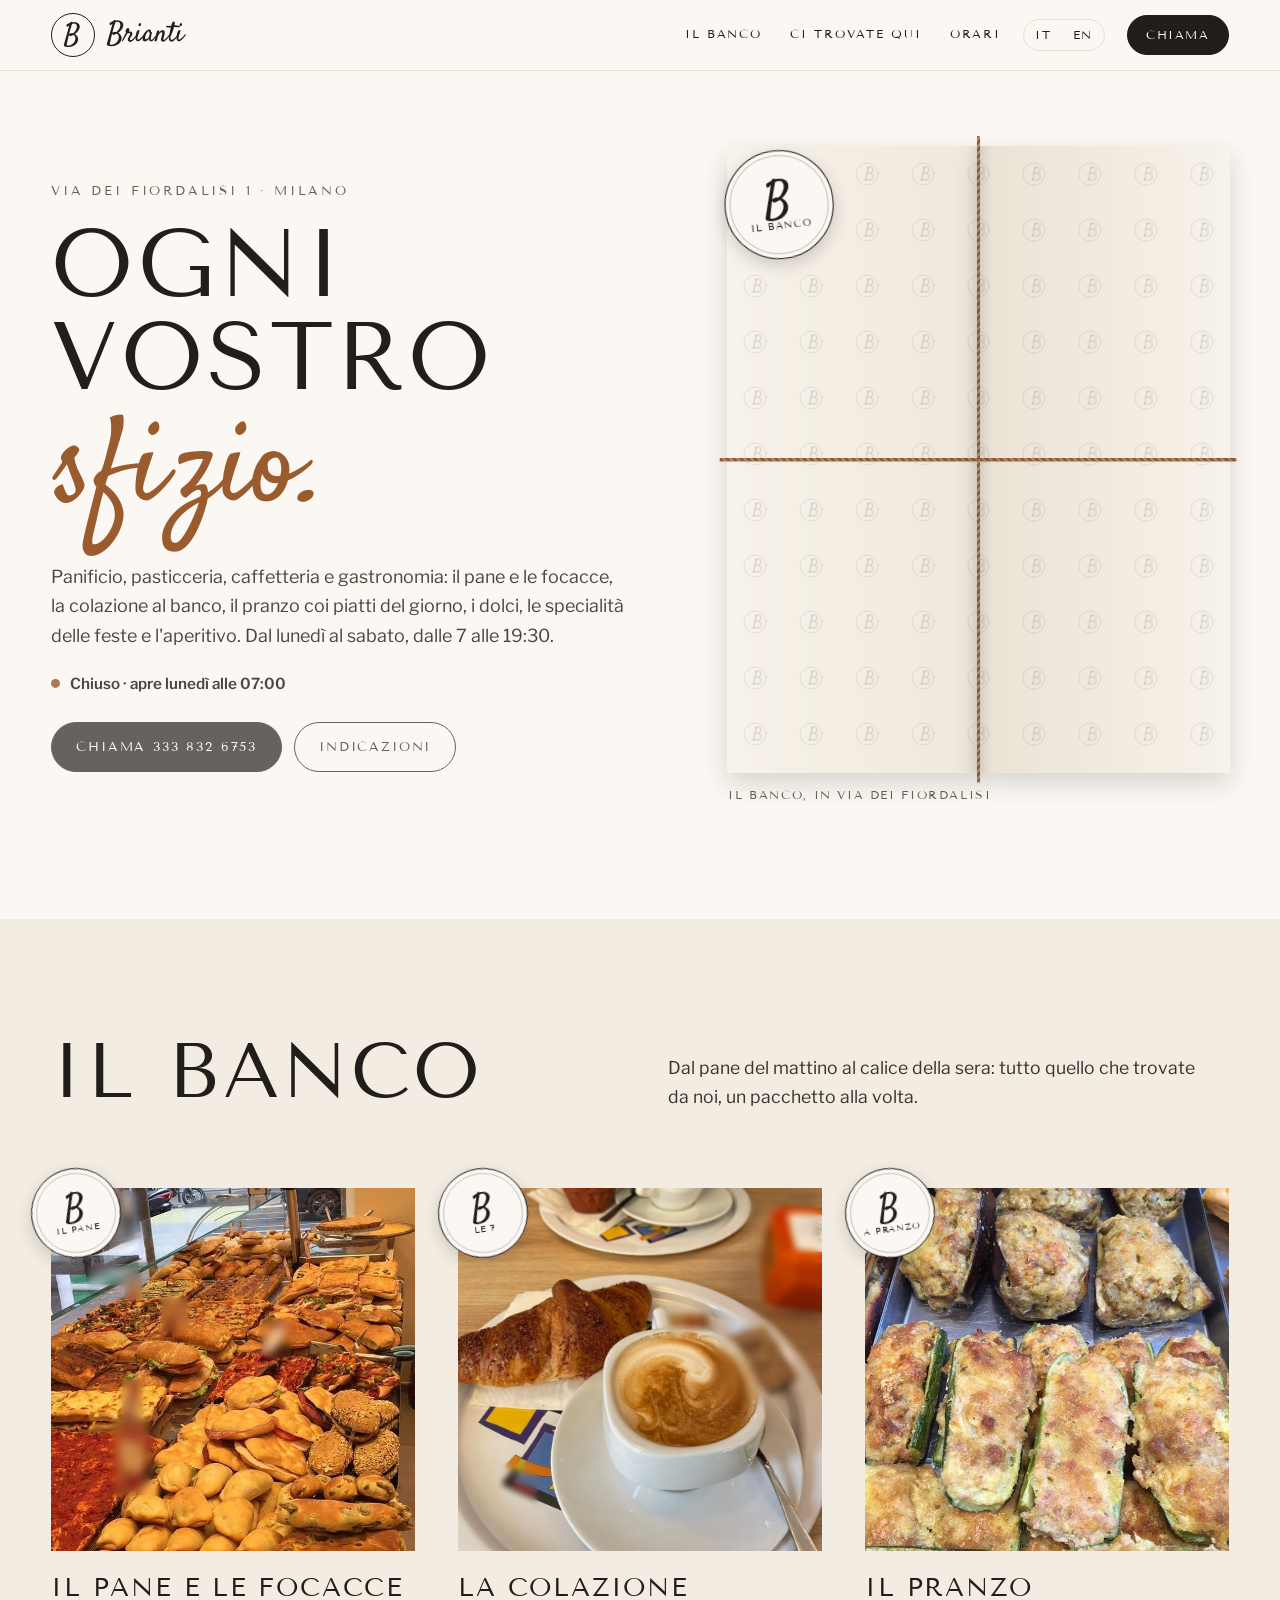
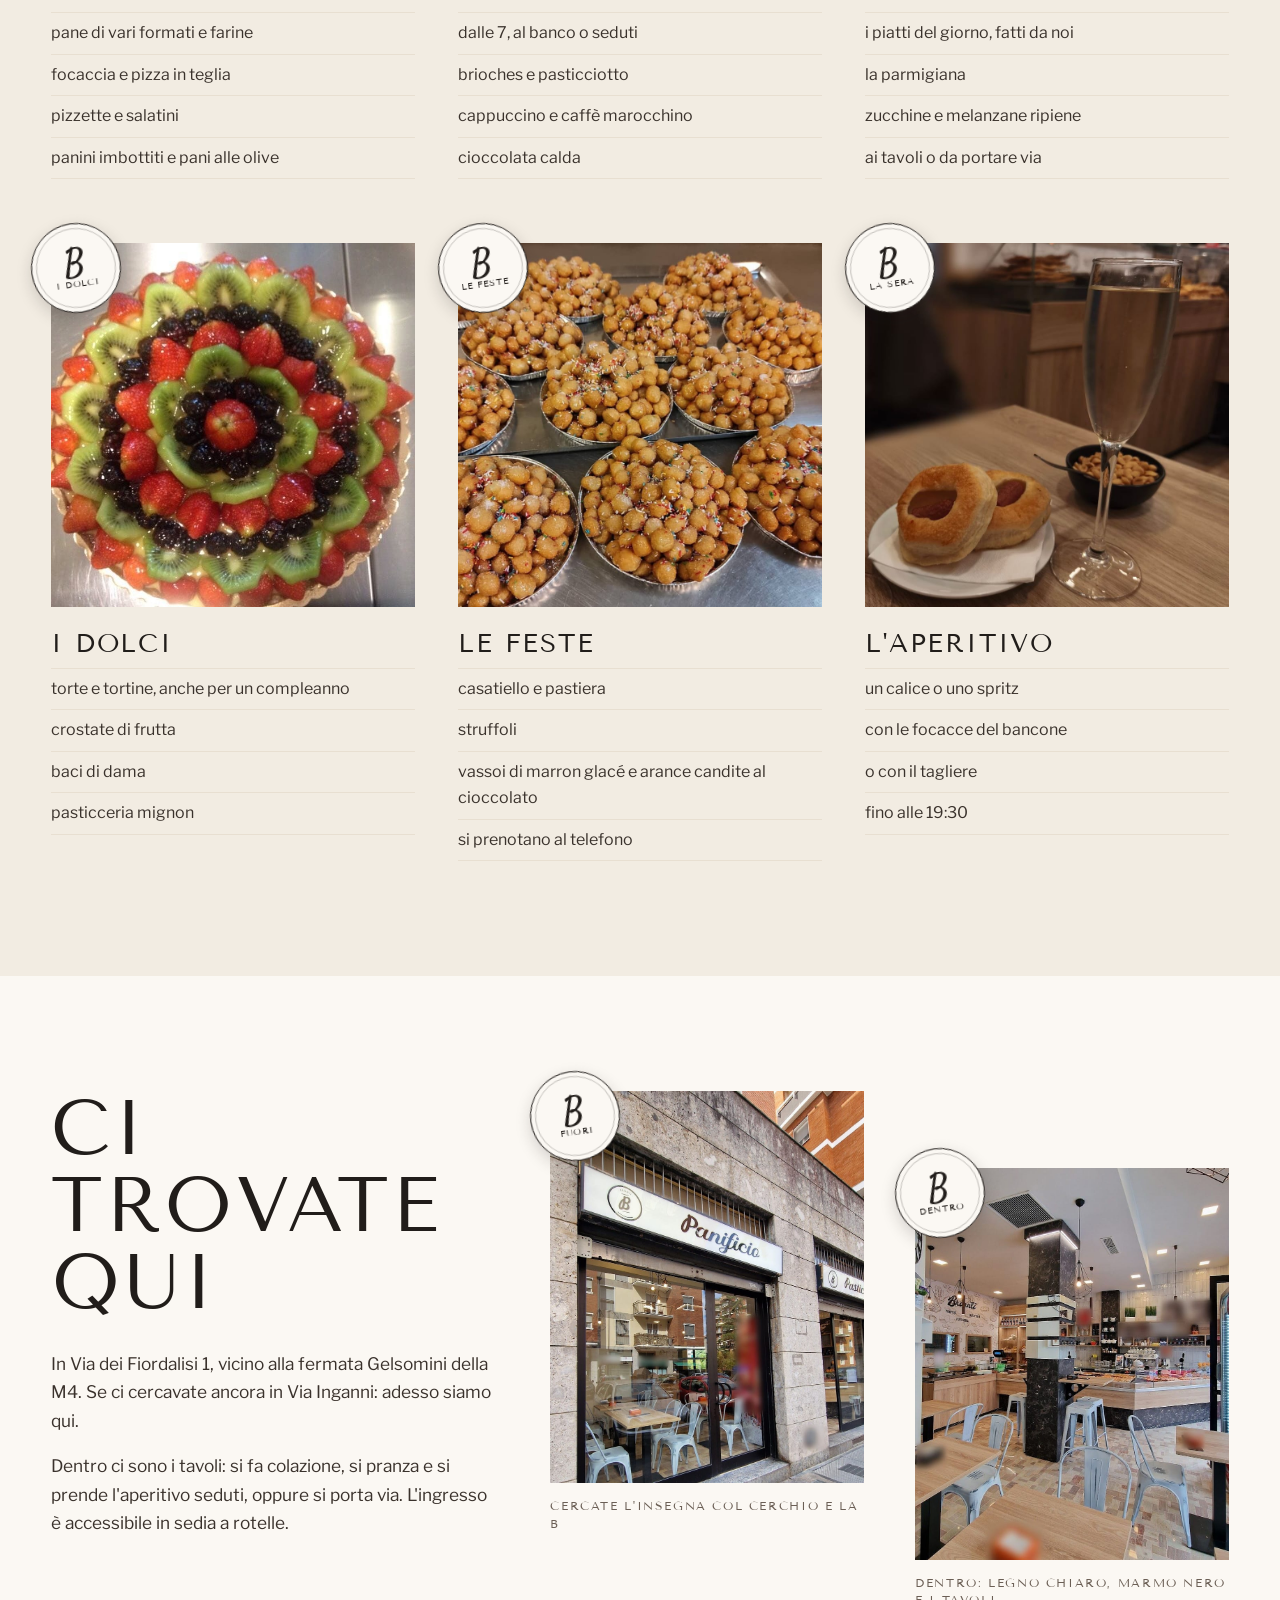
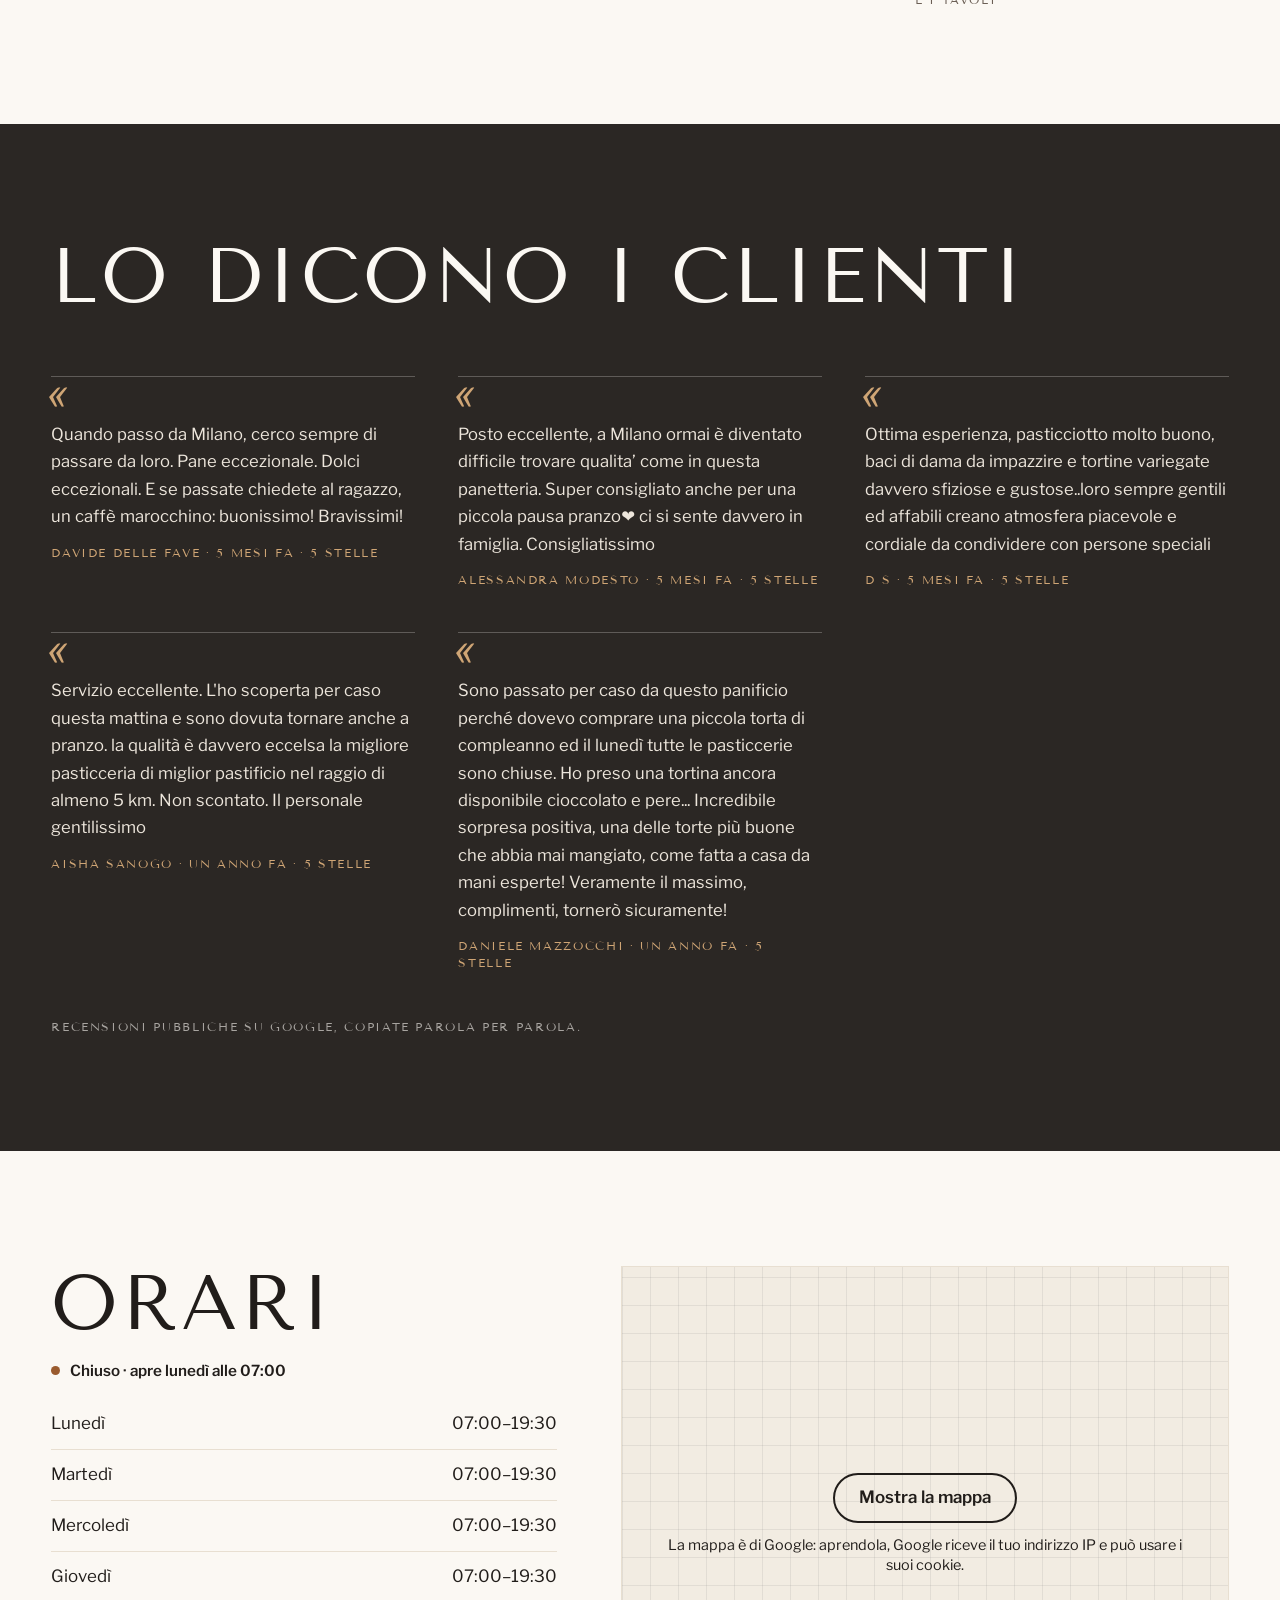
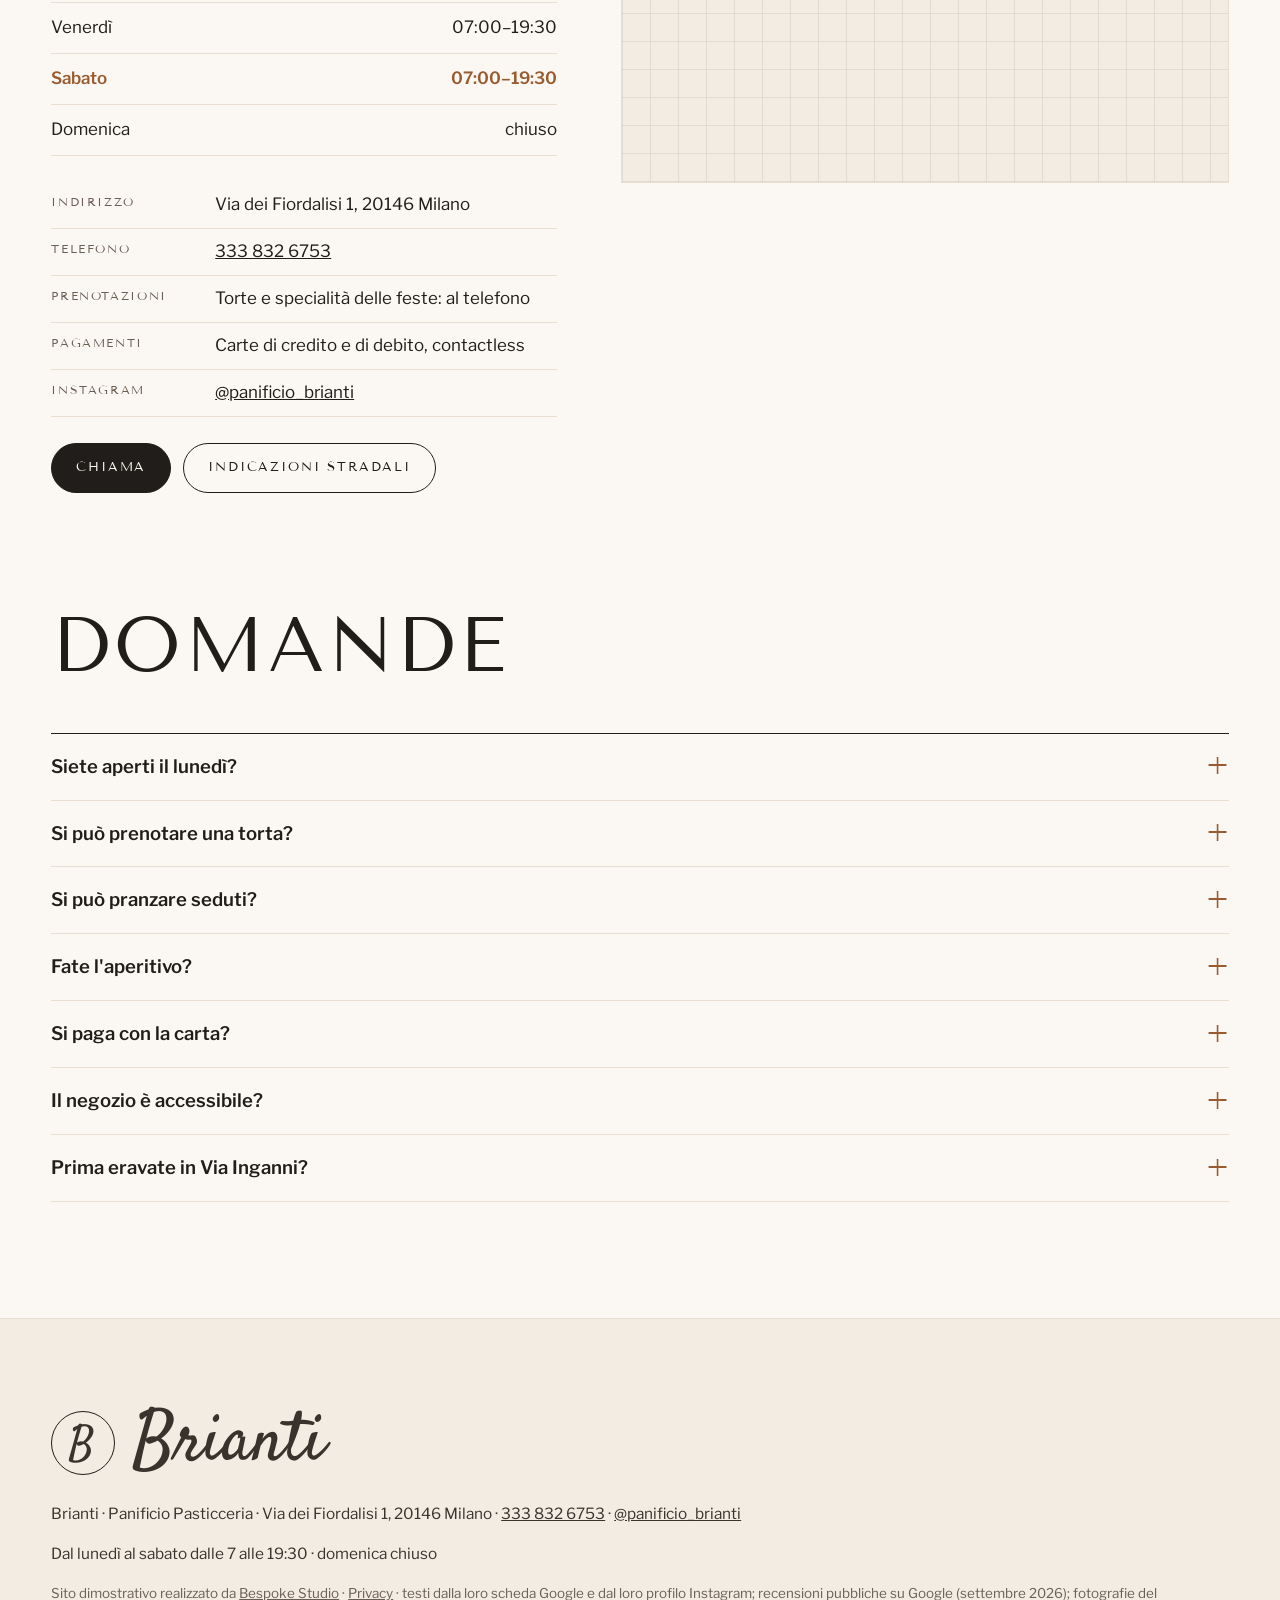
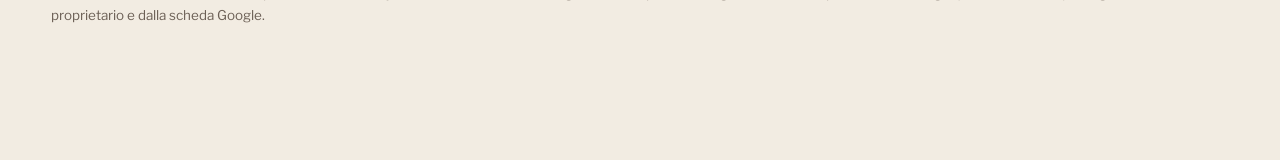
==== commit 63eff22a: "Privacy e pulizia: caratteri sul sito, mappa al clic, informativa, noindex - caratteri copiati nel s" ====
--- a/index.html
+++ b/index.html
@@ -3,6 +3,7 @@
 <head>
 <meta charset="utf-8">
 <meta name="viewport" content="width=device-width, initial-scale=1">
+<meta name="robots" content="noindex">
 <script>document.documentElement.classList.remove('no-js')</script>
 <title>Brianti — panificio pasticceria in Via dei Fiordalisi 1, Milano</title>
 <meta name="description" content="Brianti, panificio, pasticceria, caffetteria e gastronomia in Via dei Fiordalisi 1 a Milano (Giambellino): pane e focacce, la colazione al banco, il pranzo coi piatti del giorno, i dolci, le specialità delle feste e l'aperitivo. Dal lunedì al sabato dalle 7 alle 19:30.">
@@ -18,9 +19,7 @@
 <link rel="icon" href="img/favicon.svg" type="image/svg+xml">
 <link rel="icon" href="img/favicon-32.png" sizes="32x32" type="image/png">
 <link rel="apple-touch-icon" href="img/apple-touch-icon.png">
-<link rel="preconnect" href="https://fonts.googleapis.com">
-<link rel="preconnect" href="https://fonts.gstatic.com" crossorigin>
-<link href="https://fonts.googleapis.com/css2?family=Libre+Franklin:wght@400;600&family=Satisfy&family=Tenor+Sans&display=swap" rel="stylesheet">
+<link rel="stylesheet" href="fonts/fonts.css?v=1">
 <link rel="stylesheet" href="css/styles.css?v=1">
 <script src="https://cdn.jsdelivr.net/npm/gsap@3.12.5/dist/gsap.min.js" defer></script>
 <script src="https://cdn.jsdelivr.net/npm/gsap@3.12.5/dist/ScrollTrigger.min.js" defer></script>
@@ -268,7 +267,7 @@
         </div>
       </div>
       <div class="mappa">
-        <iframe src="https://www.google.com/maps?q=Via+dei+Fiordalisi+1,+20146+Milano&amp;z=16&amp;output=embed" title="Mappa: Brianti, Via dei Fiordalisi 1, Milano" loading="lazy" referrerpolicy="no-referrer-when-downgrade" allowfullscreen data-i18n-title="o.mappa"></iframe>
+        <div class="mappa-clic" data-mappa-clic style="--mappa-h: 320px"><template><iframe src="https://www.google.com/maps?q=Via+dei+Fiordalisi+1,+20146+Milano&amp;z=16&amp;output=embed" title="Mappa: Brianti, Via dei Fiordalisi 1, Milano" loading="lazy" referrerpolicy="no-referrer-when-downgrade" allowfullscreen data-i18n-title="o.mappa"></iframe></template><div class="mappa-clic__velo"><a class="mappa-clic__btn" href="https://www.google.com/maps/search/?api=1&amp;query=Panificio+Brianti+Via+dei+Fiordalisi+1+Milano" target="_blank" rel="noopener">Mostra la mappa</a><p class="mappa-clic__nota">La mappa è di Google: aprendola, Google riceve il tuo indirizzo IP e può usare i suoi cookie.</p></div></div>
       </div>
     </div>
   </section>
@@ -295,7 +294,7 @@
     <p class="piede__marca" aria-hidden="true"><span class="marca marca--piede"><span class="marca__b">B</span></span><span class="piede__n">Brianti</span></p>
     <p>Brianti · Panificio Pasticceria · Via dei Fiordalisi 1, 20146 Milano · <a href="tel:+393338326753">333&nbsp;832&nbsp;6753</a> · <a href="https://www.instagram.com/panificio_brianti/" target="_blank" rel="noopener">@panificio_brianti</a></p>
     <p data-i18n="f.orari">Dal lunedì al sabato dalle 7 alle 19:30 · domenica chiuso</p>
-    <p class="piede__cred" data-i18n="f.cred">Sito dimostrativo realizzato da <a href="https://bespokestud.io" rel="noopener">Bespoke Studio</a> · testi dalla loro scheda Google e dal loro profilo Instagram; recensioni pubbliche su Google (settembre 2026); fotografie del proprietario e dalla scheda Google.</p>
+    <p class="piede__cred" data-i18n="f.cred">Sito dimostrativo realizzato da <a href="https://bespokestud.io" rel="noopener">Bespoke Studio</a> · <a href="privacy.html">Privacy</a> · testi dalla loro scheda Google e dal loro profilo Instagram; recensioni pubbliche su Google (settembre 2026); fotografie del proprietario e dalla scheda Google.</p>
   </div>
 </footer>
 
@@ -311,5 +310,6 @@
   <img id="lightboxImg" src="" alt="">
 </div>
 
+<script src="js/mappa-clic.js?v=1" defer></script>
 </body>
 </html>
--- a/fonts/fonts.css
+++ b/fonts/fonts.css
@@ -0,0 +1,127 @@
+/* Caratteri ospitati sul sito: nessuna richiesta a Google Fonts o Fontshare (giro privacy 1/10/2026). Licenze in LICENSE.txt. */
+/* cyrillic-ext */
+@font-face {
+  font-family: 'Libre Franklin';
+  font-style: normal;
+  font-weight: 400;
+  font-display: swap;
+  src: url(librefranklin-v20-jizDREVItHgc8qDIbSTKq4XkRiUS2zcLig.woff2) format('woff2');
+  unicode-range: U+0460-052F, U+1C80-1C8A, U+20B4, U+2DE0-2DFF, U+A640-A69F, U+FE2E-FE2F;
+}
+/* cyrillic */
+@font-face {
+  font-family: 'Libre Franklin';
+  font-style: normal;
+  font-weight: 400;
+  font-display: swap;
+  src: url(librefranklin-v20-jizDREVItHgc8qDIbSTKq4XkRiUb2zcLig.woff2) format('woff2');
+  unicode-range: U+0301, U+0400-045F, U+0490-0491, U+04B0-04B1, U+2116;
+}
+/* vietnamese */
+@font-face {
+  font-family: 'Libre Franklin';
+  font-style: normal;
+  font-weight: 400;
+  font-display: swap;
+  src: url(librefranklin-v20-jizDREVItHgc8qDIbSTKq4XkRiUQ2zcLig.woff2) format('woff2');
+  unicode-range: U+0102-0103, U+0110-0111, U+0128-0129, U+0168-0169, U+01A0-01A1, U+01AF-01B0, U+0300-0301, U+0303-0304, U+0308-0309, U+0323, U+0329, U+1EA0-1EF9, U+20AB;
+}
+/* latin-ext */
+@font-face {
+  font-family: 'Libre Franklin';
+  font-style: normal;
+  font-weight: 400;
+  font-display: swap;
+  src: url(librefranklin-v20-jizDREVItHgc8qDIbSTKq4XkRiUR2zcLig.woff2) format('woff2');
+  unicode-range: U+0100-02BA, U+02BD-02C5, U+02C7-02CC, U+02CE-02D7, U+02DD-02FF, U+0304, U+0308, U+0329, U+1D00-1DBF, U+1E00-1E9F, U+1EF2-1EFF, U+2020, U+20A0-20AB, U+20AD-20C0, U+2113, U+2C60-2C7F, U+A720-A7FF;
+}
+/* latin */
+@font-face {
+  font-family: 'Libre Franklin';
+  font-style: normal;
+  font-weight: 400;
+  font-display: swap;
+  src: url(librefranklin-v20-jizDREVItHgc8qDIbSTKq4XkRiUf2zc.woff2) format('woff2');
+  unicode-range: U+0000-00FF, U+0131, U+0152-0153, U+02BB-02BC, U+02C6, U+02DA, U+02DC, U+0304, U+0308, U+0329, U+2000-206F, U+20AC, U+2122, U+2191, U+2193, U+2212, U+2215, U+FEFF, U+FFFD;
+}
+/* cyrillic-ext */
+@font-face {
+  font-family: 'Libre Franklin';
+  font-style: normal;
+  font-weight: 600;
+  font-display: swap;
+  src: url(librefranklin-v20-jizDREVItHgc8qDIbSTKq4XkRiUS2zcLig.woff2) format('woff2');
+  unicode-range: U+0460-052F, U+1C80-1C8A, U+20B4, U+2DE0-2DFF, U+A640-A69F, U+FE2E-FE2F;
+}
+/* cyrillic */
+@font-face {
+  font-family: 'Libre Franklin';
+  font-style: normal;
+  font-weight: 600;
+  font-display: swap;
+  src: url(librefranklin-v20-jizDREVItHgc8qDIbSTKq4XkRiUb2zcLig.woff2) format('woff2');
+  unicode-range: U+0301, U+0400-045F, U+0490-0491, U+04B0-04B1, U+2116;
+}
+/* vietnamese */
+@font-face {
+  font-family: 'Libre Franklin';
+  font-style: normal;
+  font-weight: 600;
+  font-display: swap;
+  src: url(librefranklin-v20-jizDREVItHgc8qDIbSTKq4XkRiUQ2zcLig.woff2) format('woff2');
+  unicode-range: U+0102-0103, U+0110-0111, U+0128-0129, U+0168-0169, U+01A0-01A1, U+01AF-01B0, U+0300-0301, U+0303-0304, U+0308-0309, U+0323, U+0329, U+1EA0-1EF9, U+20AB;
+}
+/* latin-ext */
+@font-face {
+  font-family: 'Libre Franklin';
+  font-style: normal;
+  font-weight: 600;
+  font-display: swap;
+  src: url(librefranklin-v20-jizDREVItHgc8qDIbSTKq4XkRiUR2zcLig.woff2) format('woff2');
+  unicode-range: U+0100-02BA, U+02BD-02C5, U+02C7-02CC, U+02CE-02D7, U+02DD-02FF, U+0304, U+0308, U+0329, U+1D00-1DBF, U+1E00-1E9F, U+1EF2-1EFF, U+2020, U+20A0-20AB, U+20AD-20C0, U+2113, U+2C60-2C7F, U+A720-A7FF;
+}
+/* latin */
+@font-face {
+  font-family: 'Libre Franklin';
+  font-style: normal;
+  font-weight: 600;
+  font-display: swap;
+  src: url(librefranklin-v20-jizDREVItHgc8qDIbSTKq4XkRiUf2zc.woff2) format('woff2');
+  unicode-range: U+0000-00FF, U+0131, U+0152-0153, U+02BB-02BC, U+02C6, U+02DA, U+02DC, U+0304, U+0308, U+0329, U+2000-206F, U+20AC, U+2122, U+2191, U+2193, U+2212, U+2215, U+FEFF, U+FFFD;
+}
+/* latin */
+@font-face {
+  font-family: 'Satisfy';
+  font-style: normal;
+  font-weight: 400;
+  font-display: swap;
+  src: url(satisfy-v22-rP2Hp2yn6lkG50LoCZOIHQ.woff2) format('woff2');
+  unicode-range: U+0000-00FF, U+0131, U+0152-0153, U+02BB-02BC, U+02C6, U+02DA, U+02DC, U+0304, U+0308, U+0329, U+2000-206F, U+20AC, U+2122, U+2191, U+2193, U+2212, U+2215, U+FEFF, U+FFFD;
+}
+/* cyrillic */
+@font-face {
+  font-family: 'Tenor Sans';
+  font-style: normal;
+  font-weight: 400;
+  font-display: swap;
+  src: url(tenorsans-v21-bx6ANxqUneKx06UkIXISn3F4Cl2I.woff2) format('woff2');
+  unicode-range: U+0301, U+0400-045F, U+0490-0491, U+04B0-04B1, U+2116;
+}
+/* latin-ext */
+@font-face {
+  font-family: 'Tenor Sans';
+  font-style: normal;
+  font-weight: 400;
+  font-display: swap;
+  src: url(tenorsans-v21-bx6ANxqUneKx06UkIXISn3t4Cl2I.woff2) format('woff2');
+  unicode-range: U+0100-02BA, U+02BD-02C5, U+02C7-02CC, U+02CE-02D7, U+02DD-02FF, U+0304, U+0308, U+0329, U+1D00-1DBF, U+1E00-1E9F, U+1EF2-1EFF, U+2020, U+20A0-20AB, U+20AD-20C0, U+2113, U+2C60-2C7F, U+A720-A7FF;
+}
+/* latin */
+@font-face {
+  font-family: 'Tenor Sans';
+  font-style: normal;
+  font-weight: 400;
+  font-display: swap;
+  src: url(tenorsans-v21-bx6ANxqUneKx06UkIXISn3V4Cg.woff2) format('woff2');
+  unicode-range: U+0000-00FF, U+0131, U+0152-0153, U+02BB-02BC, U+02C6, U+02DA, U+02DC, U+0304, U+0308, U+0329, U+2000-206F, U+20AC, U+2122, U+2191, U+2193, U+2212, U+2215, U+FEFF, U+FFFD;
+}
--- a/css/styles.css
+++ b/css/styles.css
@@ -221,3 +221,12 @@
   .azioni .btn { flex: 1 1 100%; }
   .marchio__n { font-size: 1.55rem; }
 }
+
+/*MAPPACLIC*/
+/* la mappa Google si carica solo al clic (giro privacy 1/10/2026) */
+.mappa-clic { display: flex; align-items: center; justify-content: center; width: 100%; height: 100%; min-height: var(--mappa-h, 320px); box-sizing: border-box; padding: 24px; text-align: center; background: repeating-linear-gradient(0deg, rgba(127, 127, 127, 0.14) 0 1px, transparent 1px 28px), repeating-linear-gradient(90deg, rgba(127, 127, 127, 0.14) 0 1px, transparent 1px 28px); }
+.mappa-clic__velo { display: flex; flex-direction: column; align-items: center; gap: 12px; max-width: 32em; }
+.mappa-clic__btn { display: inline-block; padding: 0.75em 1.4em; border: 2px solid currentColor; border-radius: 999px; color: inherit; font: inherit; font-weight: 600; line-height: 1.2; text-decoration: none; background: transparent; cursor: pointer; }
+.mappa-clic__btn:hover, .mappa-clic__btn:focus-visible { text-decoration: underline; }
+.mappa-clic__nota { margin: 0; font-size: 0.85em; line-height: 1.45; }
+/*/MAPPACLIC*/
